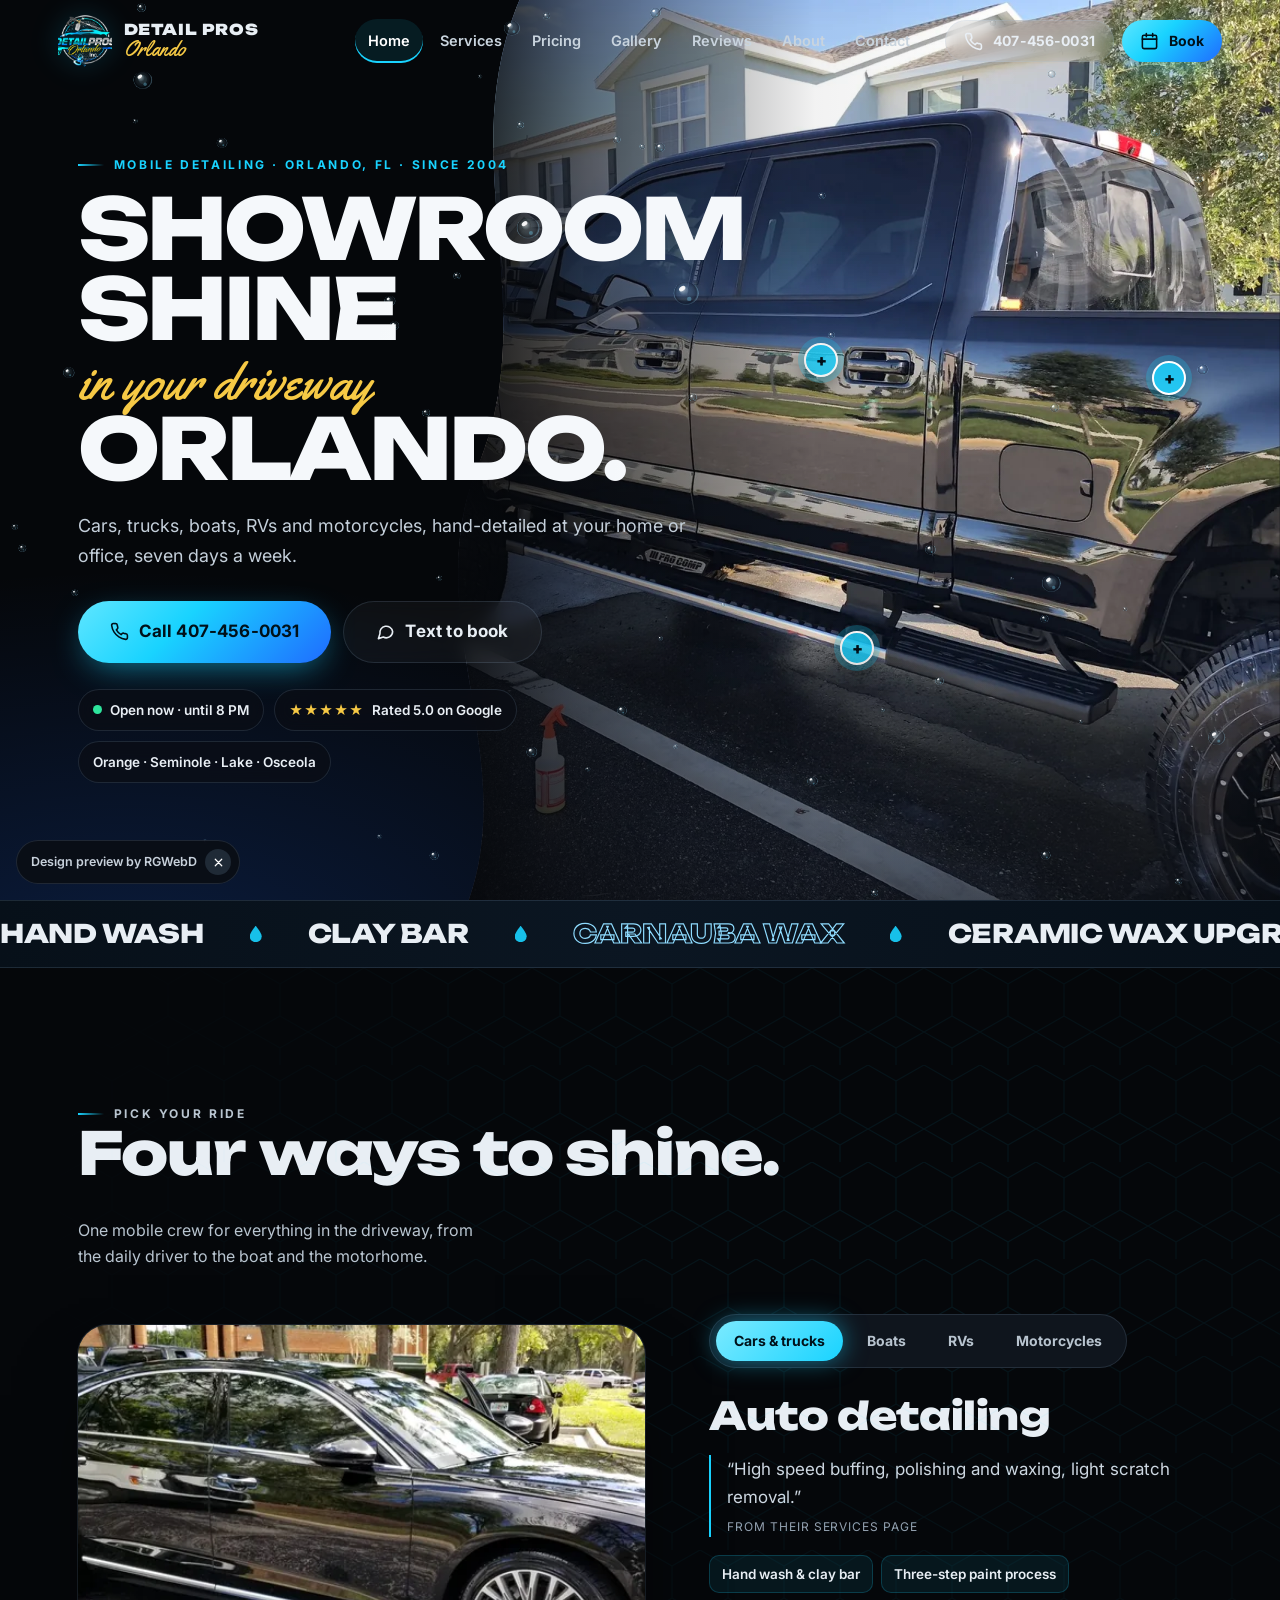
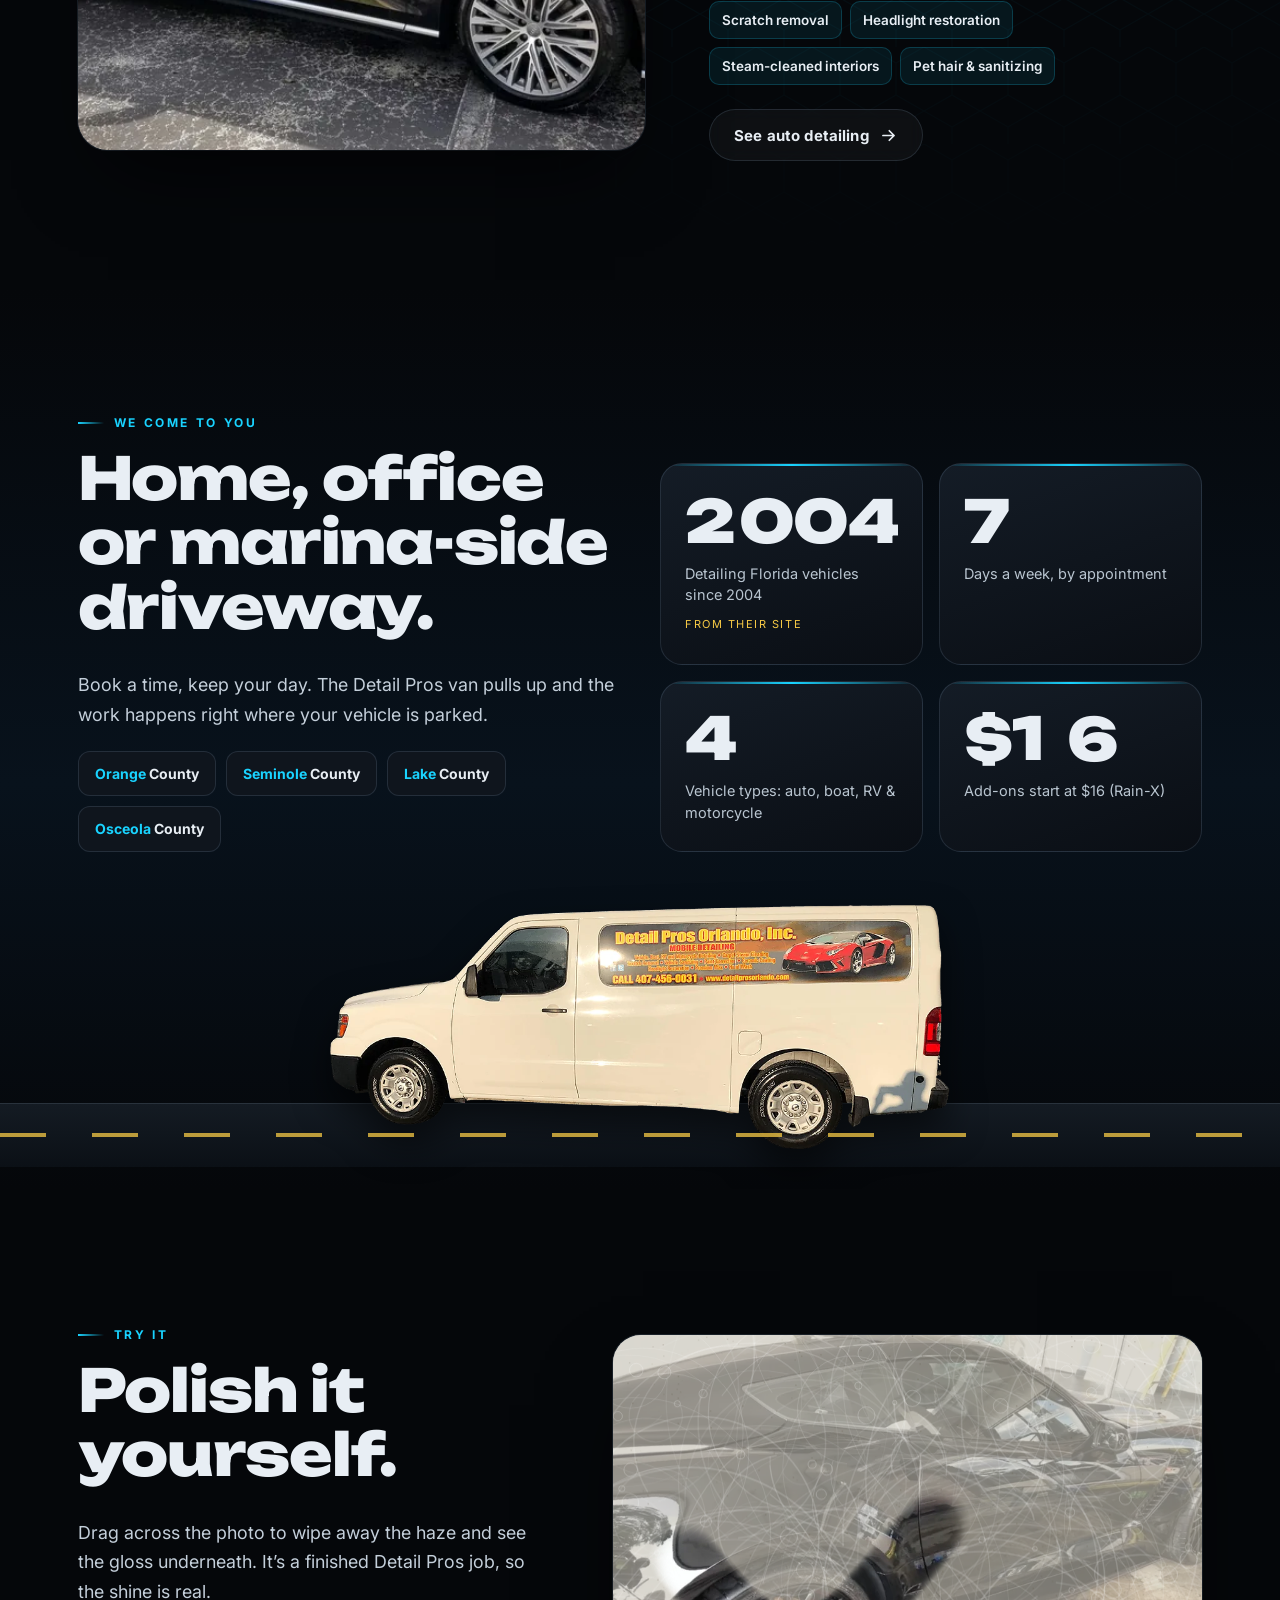
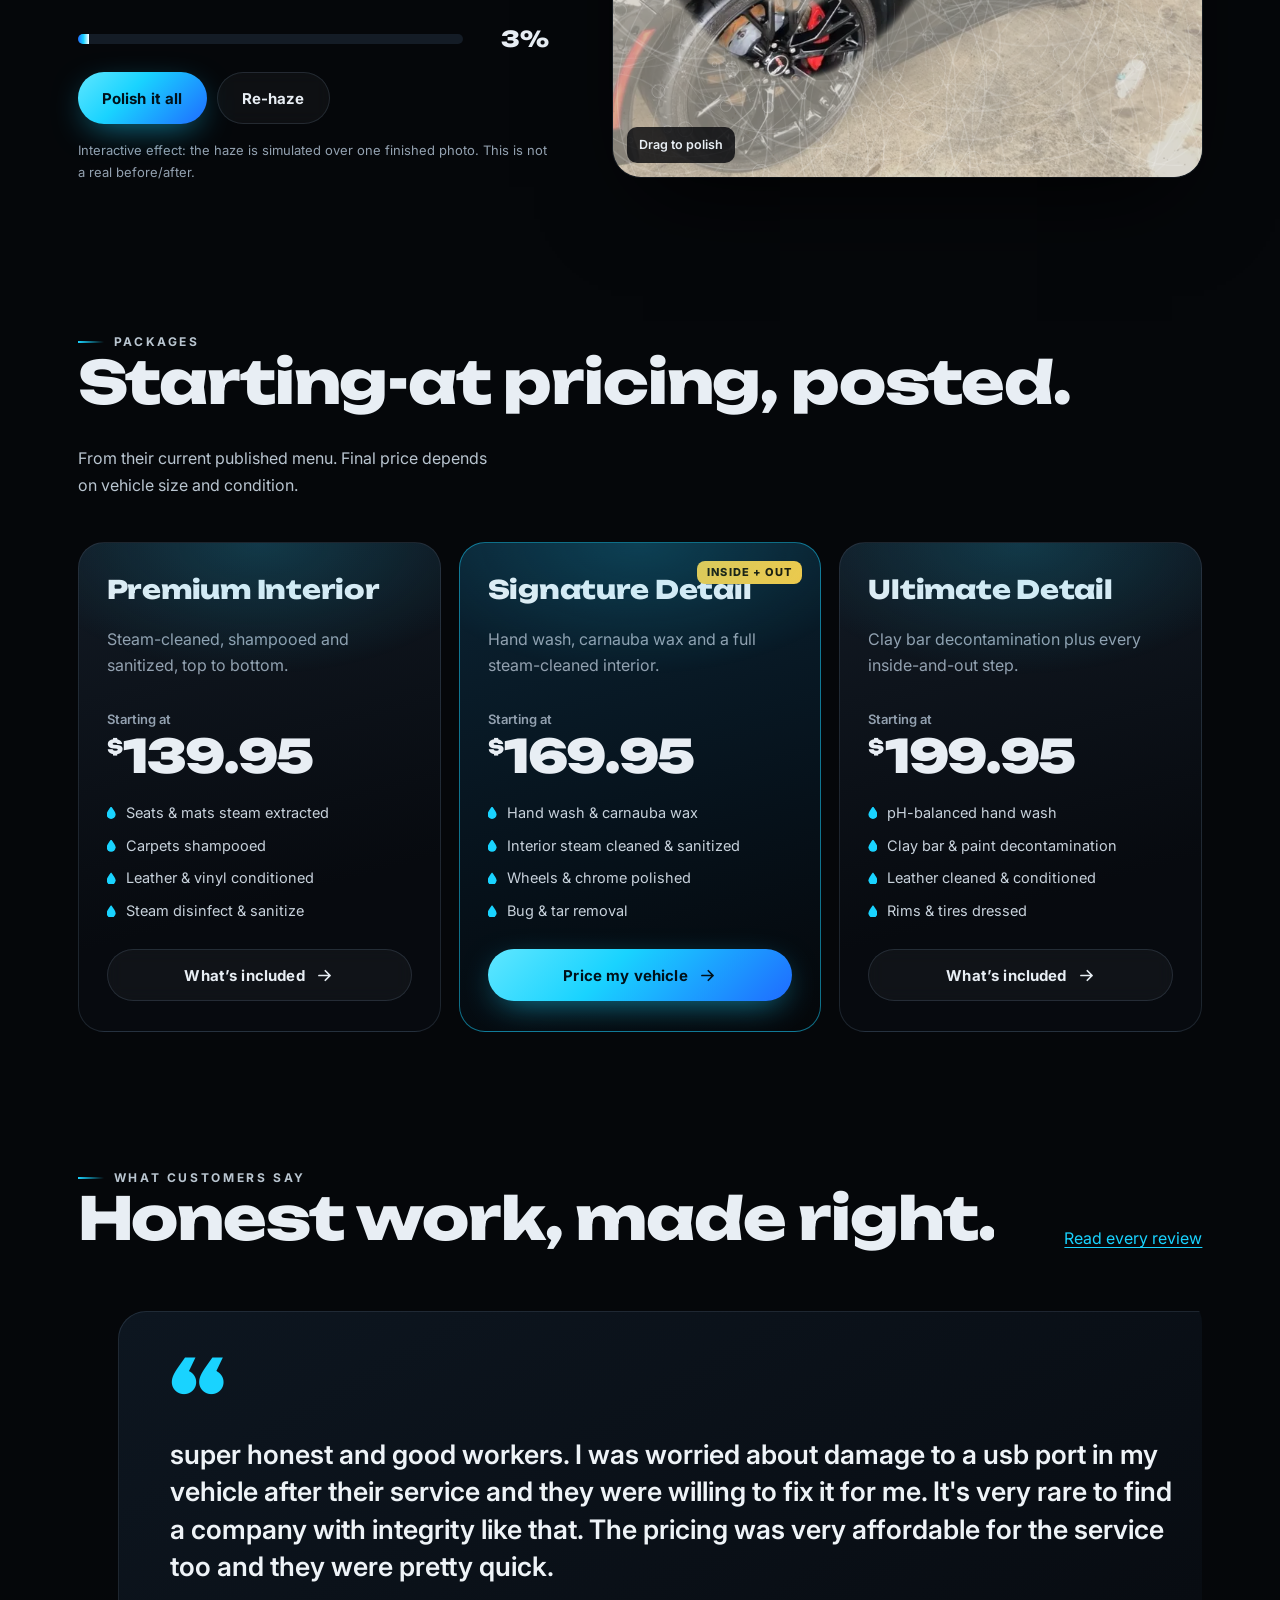
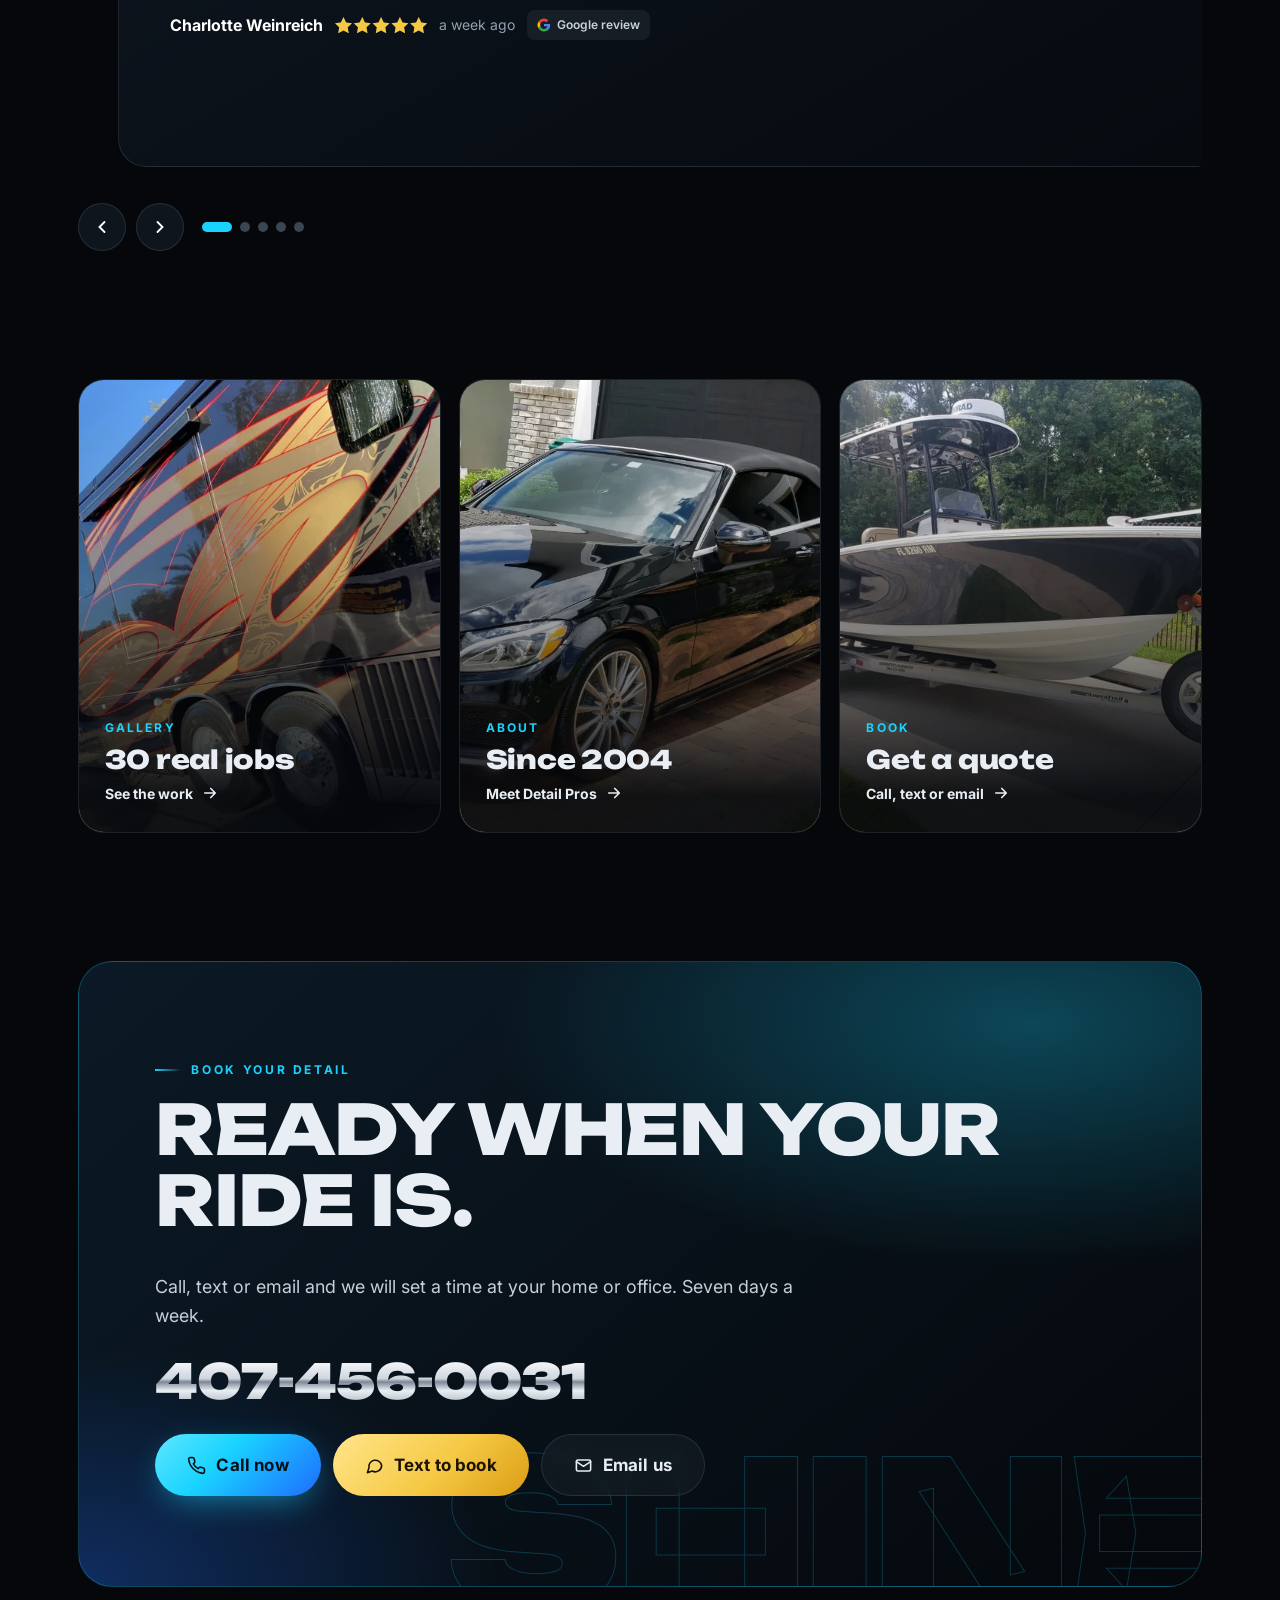
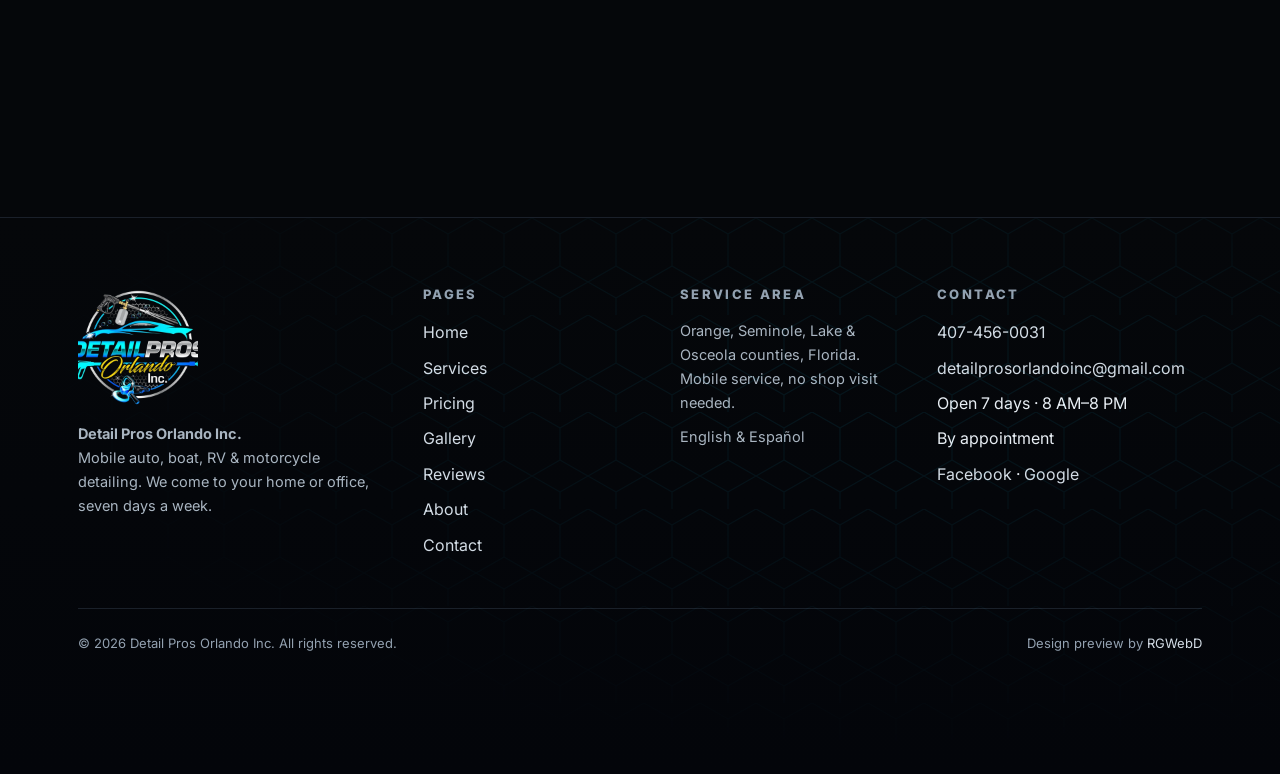
==== index.html @ 8eec7424 "Detail Pros Orlando redesign: first build" ====
<!doctype html><html lang="en"><head><meta charset="utf-8"><meta name="viewport" content="width=device-width,initial-scale=1,viewport-fit=cover">
<title>Detail Pros Orlando Inc. | Mobile Auto, Boat &amp; RV Detailing in Orlando, FL</title><meta name="description" content="Mobile car, truck, boat, RV and motorcycle detailing at your home or office in Orlando and Orange, Seminole, Lake &amp; Osceola counties. Since 2004. Call 407-456-0031."><link rel="canonical" href="https://rgwebd.github.io/detailprosorlando/">
<meta name="theme-color" content="#05070a"><meta property="og:type" content="website"><meta property="og:site_name" content="Detail Pros Orlando Inc."><meta property="og:title" content="Detail Pros Orlando Inc. | Mobile Auto, Boat &amp; RV Detailing in Orlando, FL"><meta property="og:description" content="Mobile car, truck, boat, RV and motorcycle detailing at your home or office in Orlando and Orange, Seminole, Lake &amp; Osceola counties. Since 2004. Call 407-456-0031."><meta property="og:url" content="https://rgwebd.github.io/detailprosorlando/"><meta property="og:image" content="https://rgwebd.github.io/detailprosorlando/assets/og-image.jpg"><meta property="og:image:width" content="1200"><meta property="og:image:height" content="630">
<meta name="twitter:card" content="summary_large_image"><meta name="twitter:title" content="Detail Pros Orlando Inc. | Mobile Auto, Boat &amp; RV Detailing in Orlando, FL"><meta name="twitter:description" content="Mobile car, truck, boat, RV and motorcycle detailing at your home or office in Orlando and Orange, Seminole, Lake &amp; Osceola counties. Since 2004. Call 407-456-0031."><meta name="twitter:image" content="https://rgwebd.github.io/detailprosorlando/assets/og-image.jpg">
<link rel="icon" href="favicon.ico" sizes="any"><link rel="icon" type="image/png" sizes="32x32" href="assets/brand/fav-32.png"><link rel="apple-touch-icon" href="apple-touch-icon.png">
<link rel="preconnect" href="https://fonts.googleapis.com"><link rel="preconnect" href="https://fonts.gstatic.com" crossorigin><link href="https://fonts.googleapis.com/css2?family=Inter:wght@400;500;600;700;800&family=Unbounded:wght@600;700;800;900&family=Yellowtail&display=swap" rel="stylesheet"><link rel="stylesheet" href="assets/styles.css"></head><body><a class="skip" href="#main">Skip to content</a><div class="prog" aria-hidden="true"></div>
<header class="hdr"><div class="hdr-in"><a class="brand" href="index.html" aria-label="Detail Pros Orlando Inc. home"><img src="assets/brand/logo-160.webp" width="160" height="160" alt="Detail Pros Orlando Inc. emblem"><span><b>DETAIL PROS</b><i>Orlando</i></span></a>
<nav class="nav" aria-label="Main"><a href="index.html" aria-current=page>Home</a><a href="services.html">Services</a><a href="pricing.html">Pricing</a><a href="gallery.html">Gallery</a><a href="reviews.html">Reviews</a><a href="about.html">About</a><a href="contact.html">Contact</a></nav><div class="ctas"><a class="btn sm gh" href="tel:+14074560031"><svg viewBox="0 0 24 24" fill="none" stroke="currentColor" stroke-width="2" stroke-linecap="round" stroke-linejoin="round" aria-hidden="true"><path d="M22 16.9v3a2 2 0 0 1-2.2 2 19.8 19.8 0 0 1-8.6-3.1 19.5 19.5 0 0 1-6-6A19.8 19.8 0 0 1 2.1 4.2 2 2 0 0 1 4.1 2h3a2 2 0 0 1 2 1.7c.1 1 .4 1.9.7 2.8a2 2 0 0 1-.5 2.1L8 9.9a16 16 0 0 0 6 6l1.3-1.3a2 2 0 0 1 2.1-.4c.9.3 1.8.6 2.8.7a2 2 0 0 1 1.7 2z"/></svg><span>407-456-0031</span></a><a class="btn sm pri" href="contact.html#quote"><svg viewBox="0 0 24 24" fill="none" stroke="currentColor" stroke-width="2" stroke-linecap="round" stroke-linejoin="round" aria-hidden="true"><rect x="3" y="4" width="18" height="17" rx="2"/><path d="M3 9h18M8 2v4M16 2v4"/></svg><span>Book</span></a></div>
<button class="burger" aria-label="Menu" aria-expanded="false" aria-controls="mnav"><span></span><span></span><span></span></button></div></header>
<div class="mnav" id="mnav"><a class="ml" href="index.html" aria-current=page>Home</a><a class="ml" href="services.html">Services</a><a class="ml" href="pricing.html">Pricing</a><a class="ml" href="gallery.html">Gallery</a><a class="ml" href="reviews.html">Reviews</a><a class="ml" href="about.html">About</a><a class="ml" href="contact.html">Contact</a><div class="ctas"><a class="btn mag pri" href="tel:+14074560031"><svg viewBox="0 0 24 24" fill="none" stroke="currentColor" stroke-width="2" stroke-linecap="round" stroke-linejoin="round" aria-hidden="true"><path d="M22 16.9v3a2 2 0 0 1-2.2 2 19.8 19.8 0 0 1-8.6-3.1 19.5 19.5 0 0 1-6-6A19.8 19.8 0 0 1 2.1 4.2 2 2 0 0 1 4.1 2h3a2 2 0 0 1 2 1.7c.1 1 .4 1.9.7 2.8a2 2 0 0 1-.5 2.1L8 9.9a16 16 0 0 0 6 6l1.3-1.3a2 2 0 0 1 2.1-.4c.9.3 1.8.6 2.8.7a2 2 0 0 1 1.7 2z"/></svg><span>Call 407-456-0031</span></a><a class="btn mag gh" href="sms:+14074560031?&body=Hi%20Detail%20Pros%21%20I%27d%20like%20to%20book%20a%20mobile%20detail.%20Vehicle%3A%20"><svg viewBox="0 0 24 24" fill="none" stroke="currentColor" stroke-width="2" stroke-linecap="round" stroke-linejoin="round" aria-hidden="true"><path d="M21 12a8 8 0 0 1-11.8 7L3 21l2-6.2A8 8 0 1 1 21 12z"/></svg><span>Text to book</span></a></div></div><main id="main"><div id="foam" aria-hidden="true"><div class="fm"></div><div class="fl"><img src="assets/brand/logo-360.webp" width="360" height="360" alt=""></div><div class="blade"></div></div>
<svg width="0" height="0" style="position:absolute" aria-hidden="true"><clipPath id="wave" clipPathUnits="objectBoundingBox"><path d="M.1,0 C.02,.18 .13,.34 .05,.52 C-.02,.68 .1,.84 .04,1 L1,1 L1,0 Z"/></clipPath></svg><section class="hero"><div class="hero-ph"><div class="fit"><img src="assets/img/w19-1600.webp" srcset="assets/img/w19-800.webp 800w, assets/img/w19-1600.webp 1600w" sizes="(max-width:760px) 100vw, 66vw" width="1600" height="1200" alt="Black Ford F-250 with mirror-gloss paint reflecting the trees, the Detail Pros mobile setup parked behind it" fetchpriority="high" decoding="async" ><div class="hs" style="--x:47%;--y:40%"><button type="button" aria-expanded="false" aria-label="Mirror gloss">+</button><span class="lbl" role="tooltip"><b>Mirror gloss</b>That’s the neighborhood reflected in the doors.</span></div><div class="hs" style="--x:76%;--y:42%"><button type="button" aria-expanded="false" aria-label="Glass & trim">+</button><span class="lbl" role="tooltip"><b>Glass & trim</b>Windows streak-free, trim conditioned.</span></div><div class="hs" style="--x:50%;--y:72%"><button type="button" aria-expanded="false" aria-label="Running boards">+</button><span class="lbl" role="tooltip"><b>Running boards</b>Steps, rockers and jambs wiped down too.</span></div><div class="hs" style="--x:88%;--y:84%"><button type="button" aria-expanded="false" aria-label="Tires & wheels">+</button><span class="lbl" role="tooltip"><b>Tires & wheels</b>Wheels cleaned, tires dressed.</span></div></div></div><canvas class="beads" aria-hidden="true"></canvas>
<div class="hero-cp"><div><p class="eb">Mobile detailing · Orlando, FL · Since 2004</p>
<h1><span class="sheen">Showroom shine</span><span class="scr">in your driveway</span><span class="sheen">Orlando.</span></h1>
<p class="lead">Cars, trucks, boats, RVs and motorcycles, hand-detailed at your home or office, seven days a week.</p>
<div class="ctas"><a class="btn mag pri xl" href="tel:+14074560031"><svg viewBox="0 0 24 24" fill="none" stroke="currentColor" stroke-width="2" stroke-linecap="round" stroke-linejoin="round" aria-hidden="true"><path d="M22 16.9v3a2 2 0 0 1-2.2 2 19.8 19.8 0 0 1-8.6-3.1 19.5 19.5 0 0 1-6-6A19.8 19.8 0 0 1 2.1 4.2 2 2 0 0 1 4.1 2h3a2 2 0 0 1 2 1.7c.1 1 .4 1.9.7 2.8a2 2 0 0 1-.5 2.1L8 9.9a16 16 0 0 0 6 6l1.3-1.3a2 2 0 0 1 2.1-.4c.9.3 1.8.6 2.8.7a2 2 0 0 1 1.7 2z"/></svg><span>Call 407-456-0031</span></a><a class="btn mag gh xl" href="sms:+14074560031?&body=Hi%20Detail%20Pros%21%20I%27d%20like%20to%20book%20a%20mobile%20detail.%20Vehicle%3A%20"><svg viewBox="0 0 24 24" fill="none" stroke="currentColor" stroke-width="2" stroke-linecap="round" stroke-linejoin="round" aria-hidden="true"><path d="M21 12a8 8 0 0 1-11.8 7L3 21l2-6.2A8 8 0 1 1 21 12z"/></svg><span>Text to book</span></a></div>
<div class="chips"><span class="chip" data-open><span class="dot"></span><span class="t">Open 7 days · 8 AM–8 PM</span></span><span class="chip"><span class="st" aria-hidden="true">★★★★★</span>Rated 5.0 on Google</span><span class="chip">Orange · Seminole · Lake · Osceola</span></div></div></div></section>
<div class="mq" aria-label="Services"><div class="mq-t"><span>Hand wash</span><span>Clay bar</span><span>Carnauba wax</span><span>Ceramic wax upgrade</span><span>Steam-cleaned interiors</span><span>High-speed buffing</span><span>Scratch removal</span><span>Headlight restoration</span><span>Pet hair removal</span><span>Boats</span><span>RVs</span><span>Motorcycles</span><span>Hand wash</span><span>Clay bar</span><span>Carnauba wax</span><span>Ceramic wax upgrade</span><span>Steam-cleaned interiors</span><span>High-speed buffing</span><span>Scratch removal</span><span>Headlight restoration</span><span>Pet hair removal</span><span>Boats</span><span>RVs</span><span>Motorcycles</span></div></div>

<section class="sec"><div class="hex" aria-hidden="true"></div><div class="wrap"><div class="ttl"><div><p class="eb">Pick your ride</p><h2 class="split-t">Four ways to shine.</h2></div><p>One mobile crew for everything in the driveway, from the daily driver to the boat and the motorhome.</p></div>
<div class="ride"><div class="ride-stage" data-r><img src="assets/img/w31-1600.webp" srcset="assets/img/w31-800.webp 800w, assets/img/w31-1600.webp 1600w" sizes="(max-width:1000px) 100vw, 55vw" width="1600" height="778" alt="Black Audi A8 sedan freshly detailed" loading="lazy" decoding="async" ><img src="assets/img/w08-1600.webp" srcset="assets/img/w08-800.webp 800w, assets/img/w08-1600.webp 1600w" sizes="(max-width:1000px) 100vw, 55vw" width="1600" height="1200" alt="Blue and black Yamaha wake boat on its trailer after a detail" loading="lazy" decoding="async" ><img src="assets/img/w23-1600.webp" srcset="assets/img/w23-800.webp 800w, assets/img/w23-1600.webp 1600w" sizes="(max-width:1000px) 100vw, 55vw" width="1600" height="1200" alt="Black Entegra luxury motorhome with a mirror finish" loading="lazy" decoding="async" ><img src="assets/img/w06-1600.webp" srcset="assets/img/w06-800.webp 800w, assets/img/w06-1600.webp 1600w" sizes="(max-width:1000px) 100vw, 55vw" width="1600" height="1200" alt="Candy red Harley-Davidson touring bike after a detail" loading="lazy" decoding="async" ></div><div><div class="ride-tabs" role="tablist" aria-label="Vehicle type"><span class="ride-ind" aria-hidden="true"></span><button role="tab" id="t-auto" aria-controls="p-auto" aria-selected="false" tabindex="-1">Cars & trucks</button><button role="tab" id="t-boat" aria-controls="p-boat" aria-selected="false" tabindex="-1">Boats</button><button role="tab" id="t-rv" aria-controls="p-rv" aria-selected="false" tabindex="-1">RVs</button><button role="tab" id="t-moto" aria-controls="p-moto" aria-selected="false" tabindex="-1">Motorcycles</button></div><div class="ride-pn" role="tabpanel" id="p-auto" aria-labelledby="t-auto" tabindex="0"><h3>Auto detailing</h3><blockquote>“High speed buffing, polishing and waxing, light scratch removal.”<cite>From their services page</cite></blockquote><ul class="tags"><li>Hand wash &amp; clay bar</li><li>Three-step paint process</li><li>Scratch removal</li><li>Headlight restoration</li><li>Steam-cleaned interiors</li><li>Pet hair &amp; sanitizing</li></ul><a class="btn gh" href="services.html#auto"><span>See auto detailing</span><svg viewBox="0 0 24 24" fill="none" stroke="currentColor" stroke-width="2.2" stroke-linecap="round" stroke-linejoin="round" aria-hidden="true"><path d="M5 12h14M13 6l6 6-6 6"/></svg></a></div><div class="ride-pn" role="tabpanel" id="p-boat" aria-labelledby="t-boat" tabindex="0" hidden><h3>Boat detailing</h3><blockquote>“High speed buffing, polishing, waxing engine cleaning, and vinyl cleaning.”<cite>From their services page</cite></blockquote><ul class="tags"><li>Hull buffing &amp; polishing</li><li>Wax</li><li>Engine cleaning</li><li>Vinyl cleaning</li></ul><a class="btn gh" href="services.html#boat"><span>See boat detailing</span><svg viewBox="0 0 24 24" fill="none" stroke="currentColor" stroke-width="2.2" stroke-linecap="round" stroke-linejoin="round" aria-hidden="true"><path d="M5 12h14M13 6l6 6-6 6"/></svg></a></div><div class="ride-pn" role="tabpanel" id="p-rv" aria-labelledby="t-rv" tabindex="0" hidden><h3>RV detailing</h3><blockquote>“Keep your RV, Mobile Home, 5th Wheel and Travel Trailer looking fantastic.”<cite>From their services page</cite></blockquote><ul class="tags"><li>Motorhomes</li><li>5th wheels</li><li>Travel trailers</li><li>Mobile homes</li></ul><a class="btn gh" href="services.html#rv"><span>See rv detailing</span><svg viewBox="0 0 24 24" fill="none" stroke="currentColor" stroke-width="2.2" stroke-linecap="round" stroke-linejoin="round" aria-hidden="true"><path d="M5 12h14M13 6l6 6-6 6"/></svg></a></div><div class="ride-pn" role="tabpanel" id="p-moto" aria-labelledby="t-moto" tabindex="0" hidden><h3>Motorcycle detailing</h3><blockquote>“Experience in detailing Harley&#x27;s, Victory, Sport Bikes, and customs bikes.”<cite>From their services page</cite></blockquote><ul class="tags"><li>Harley-Davidson</li><li>Victory</li><li>Sport bikes</li><li>Custom bikes</li></ul><a class="btn gh" href="services.html#moto"><span>See motorcycle detailing</span><svg viewBox="0 0 24 24" fill="none" stroke="currentColor" stroke-width="2.2" stroke-linecap="round" stroke-linejoin="round" aria-hidden="true"><path d="M5 12h14M13 6l6 6-6 6"/></svg></a></div></div></div></div></section>

<section class="vanb"><div class="wrap"><div><p class="eb">We come to you</p><h2 class="split-t">Home, office or marina-side driveway.</h2><p class="lead">Book a time, keep your day. The Detail Pros van pulls up and the work happens right where your vehicle is parked.</p>
<div class="cnty"><span><b>Orange</b> County</span><span><b>Seminole</b> County</span><span><b>Lake</b> County</span><span><b>Osceola</b> County</span></div></div>
<div class="stats" style="grid-template-columns:1fr 1fr"><div class="stat" data-r><div class="odo" data-v="2004"></div><p>Detailing Florida vehicles since 2004</p><small>From their site</small></div><div class="stat" data-r style="--d:.1s"><div class="odo" data-v="7"></div><p>Days a week, by appointment</p></div><div class="stat" data-r style="--d:.2s"><div class="odo" data-v="4"></div><p>Vehicle types: auto, boat, RV & motorcycle</p></div><div class="stat" data-r style="--d:.3s"><div class="odo" data-v="$16"></div><p>Add-ons start at $16 (Rain-X)</p></div></div></div>
<div class="vroad" aria-hidden="true"><div class="van"><div class="spray"></div><img src="assets/img/van-1000.webp" width="1000" height="400" alt="" loading="lazy"></div></div></section>

<section class="sec"><div class="wrap pol"><div><p class="eb">Try it</p><h2 class="split-t">Polish it yourself.</h2><p class="lead">Drag across the photo to wipe away the haze and see the gloss underneath. It’s a finished Detail Pros job, so the shine is real.</p>
<div class="pol-meter" aria-live="polite"><div class="bar"><i></i></div><b>0%</b></div><div class="ctas"><button class="btn pri" type="button" data-pol="all">Polish it all</button><button class="btn gh" type="button" data-pol="reset">Re-haze</button></div>
<p class="note" style="margin-top:16px">Interactive effect: the haze is simulated over one finished photo. This is not a real before/after.</p></div>
<div class="pol-st" data-r><img src="assets/img/w20-1600.webp" srcset="assets/img/w20-800.webp 800w, assets/img/w20-1600.webp 1214w" sizes="(max-width:1000px) 100vw, 55vw" width="1214" height="910" alt="Black Corvette with gloss black wheels and red brake calipers" loading="lazy" decoding="async" ><canvas aria-label="Drag to polish the hazed photo" role="img"></canvas><span class="tag">Drag to polish</span></div></div></section>

<section class="sec" style="padding-top:0"><div class="wrap"><div class="ttl"><div><p class="eb">Packages</p><h2 class="split-t">Starting-at pricing, posted.</h2></div><p>From their current published menu. Final price depends on vehicle size and condition.</p></div><div class="pks">
<article class="pk" data-r style="--d:0s"><h3>Premium Interior</h3><p class="mu">Steam-cleaned, shampooed and sanitized, top to bottom.</p><div class="pr"><small>Starting at</small><sup>$</sup>139.95</div><ul><li>Seats & mats steam extracted</li><li>Carpets shampooed</li><li>Leather & vinyl conditioned</li><li>Steam disinfect & sanitize</li></ul><a class="btn gh" href="pricing.html#interior"><span>What’s included</span><svg viewBox="0 0 24 24" fill="none" stroke="currentColor" stroke-width="2.2" stroke-linecap="round" stroke-linejoin="round" aria-hidden="true"><path d="M5 12h14M13 6l6 6-6 6"/></svg></a></article>
<article class="pk feat" data-r style="--d:.1s"><span class="bd">Inside + out</span><h3>Signature Detail</h3><p class="mu">Hand wash, carnauba wax and a full steam-cleaned interior.</p><div class="pr"><small>Starting at</small><sup>$</sup>169.95</div><ul><li>Hand wash & carnauba wax</li><li>Interior steam cleaned & sanitized</li><li>Wheels & chrome polished</li><li>Bug & tar removal</li></ul><a class="btn pri" href="pricing.html#signature"><span>Price my vehicle</span><svg viewBox="0 0 24 24" fill="none" stroke="currentColor" stroke-width="2.2" stroke-linecap="round" stroke-linejoin="round" aria-hidden="true"><path d="M5 12h14M13 6l6 6-6 6"/></svg></a></article>
<article class="pk" data-r style="--d:.2s"><h3>Ultimate Detail</h3><p class="mu">Clay bar decontamination plus every inside-and-out step.</p><div class="pr"><small>Starting at</small><sup>$</sup>199.95</div><ul><li>pH-balanced hand wash</li><li>Clay bar & paint decontamination</li><li>Leather cleaned & conditioned</li><li>Rims & tires dressed</li></ul><a class="btn gh" href="pricing.html#ultimate"><span>What’s included</span><svg viewBox="0 0 24 24" fill="none" stroke="currentColor" stroke-width="2.2" stroke-linecap="round" stroke-linejoin="round" aria-hidden="true"><path d="M5 12h14M13 6l6 6-6 6"/></svg></a></article></div></div></section>

<section class="sec" style="padding-top:0"><div class="wrap"><div class="ttl"><div><p class="eb">What customers say</p><h2 class="split-t">Honest work, made right.</h2></div><p><a class="lk" href="reviews.html">Read every review</a></p></div><div class="rvw" data-r><div class="rvw-vp"><div class="rvw-tr"><figure class="rvw-s"><q>super honest and good workers. I was worried about damage to a usb port in my vehicle after their service and they were willing to fix it for me. It&#x27;s very rare to find a company with integrity like that. The pricing was very affordable for the service too and they were pretty quick.</q><figcaption class="rvw-m"><b>Charlotte Weinreich</b><span class="stars5" role="img" aria-label="5 out of 5 stars"><i style="--w:100.0%"></i></span><span>a week ago</span><span class="src"><svg viewBox="0 0 24 24" aria-hidden="true"><path fill="#4285F4" d="M22.5 12.3c0-.8-.1-1.5-.2-2.2H12v4.2h5.9a5 5 0 0 1-2.2 3.3v2.7h3.5c2.1-1.9 3.3-4.7 3.3-8z"/><path fill="#34A853" d="M12 23c3 0 5.5-1 7.3-2.7l-3.5-2.7c-1 .7-2.3 1.1-3.8 1.1-2.9 0-5.4-2-6.3-4.7H2.1v2.8A11 11 0 0 0 12 23z"/><path fill="#FBBC05" d="M5.7 14a6.6 6.6 0 0 1 0-4.2V7H2.1a11 11 0 0 0 0 9.9z"/><path fill="#EA4335" d="M12 5.4c1.6 0 3.1.6 4.3 1.7l3.1-3.1A11 11 0 0 0 2.1 7l3.6 2.8C6.6 7.3 9.1 5.4 12 5.4z"/></svg>Google review</span></figcaption></figure><figure class="rvw-s"><q>Arrived on time. I did have an issue, but they made it right! :)</q><figcaption class="rvw-m"><b>Amanda</b><span class="stars5" role="img" aria-label="5 out of 5 stars"><i style="--w:100.0%"></i></span><span>a month ago</span><span class="src"><svg viewBox="0 0 24 24" aria-hidden="true"><path fill="#4285F4" d="M22.5 12.3c0-.8-.1-1.5-.2-2.2H12v4.2h5.9a5 5 0 0 1-2.2 3.3v2.7h3.5c2.1-1.9 3.3-4.7 3.3-8z"/><path fill="#34A853" d="M12 23c3 0 5.5-1 7.3-2.7l-3.5-2.7c-1 .7-2.3 1.1-3.8 1.1-2.9 0-5.4-2-6.3-4.7H2.1v2.8A11 11 0 0 0 12 23z"/><path fill="#FBBC05" d="M5.7 14a6.6 6.6 0 0 1 0-4.2V7H2.1a11 11 0 0 0 0 9.9z"/><path fill="#EA4335" d="M12 5.4c1.6 0 3.1.6 4.3 1.7l3.1-3.1A11 11 0 0 0 2.1 7l3.6 2.8C6.6 7.3 9.1 5.4 12 5.4z"/></svg>Google review</span></figcaption></figure><figure class="rvw-s"><q>They did a fantastic job on my boyfriend’s F-250. It was filthy inside and out, with mud caked everywhere. The truck looked and smelled brand new when they finished! SO impressed by their work and they are super communicative and personable as well. We’ve already booked them to detail my SUV as well. Highly recommend their services to anyone looking for a well-priced, reliable, and talented detailer.</q><figcaption class="rvw-m"><b>Sophia Akel</b><span class="stars5" role="img" aria-label="5 out of 5 stars"><i style="--w:100.0%"></i></span><span></span><span class="src">As published on their previous website</span></figcaption></figure><figure class="rvw-s"><q>These guys do great work right in your driveway. They did my boat and truck better than any of the places I’ve taken vehicles before.</q><figcaption class="rvw-m"><b>Ben Mayo</b><span class="stars5" role="img" aria-label="5 out of 5 stars"><i style="--w:100.0%"></i></span><span></span><span class="src">As published on their previous website</span></figcaption></figure><figure class="rvw-s"><q>I had an amazing experience with this cleaning service! My little brother had thrown up in my car, and I was understandably stressed about getting it cleaned up. I called them, and they came the very next day. They were incredibly fast, efficient, and paid great attention to detail. Every trace of the mess was gone, and my car looked spotless again. I couldn&#x27;t be more impressed with their service, and I’ll definitely be recommending them to others!</q><figcaption class="rvw-m"><b>Cheina Ramos</b><span class="stars5" role="img" aria-label="5 out of 5 stars"><i style="--w:100.0%"></i></span><span></span><span class="src">As published on their previous website</span></figcaption></figure></div></div>
<div class="rvw-nav"><button class="ar pv" type="button" aria-label="Previous review"><svg viewBox="0 0 24 24" fill="none" stroke="currentColor" stroke-width="2.2" stroke-linecap="round" aria-hidden="true"><path d="M15 6l-6 6 6 6"/></svg></button><button class="ar nx" type="button" aria-label="Next review"><svg viewBox="0 0 24 24" fill="none" stroke="currentColor" stroke-width="2.2" stroke-linecap="round" aria-hidden="true"><path d="M9 6l6 6-6 6"/></svg></button><div class="rvw-dots"></div></div></div></div></section>

<section class="sec" style="padding-top:0"><div class="wrap"><div class="tz">
<a class="tzc" href="gallery.html" data-r><img src="assets/img/w24-1600.webp" srcset="assets/img/w24-800.webp 800w, assets/img/w24-1600.webp 1600w" sizes="(max-width:760px) 100vw, 33vw" width="1600" height="1200" alt="Copper and black swoosh graphics on a motorhome, freshly polished" loading="lazy" decoding="async" ><div class="tx"><small>Gallery</small><h3>30 real jobs</h3><span>See the work <svg viewBox="0 0 24 24" fill="none" stroke="currentColor" stroke-width="2.2" stroke-linecap="round" stroke-linejoin="round" aria-hidden="true"><path d="M5 12h14M13 6l6 6-6 6"/></svg></span></div></a>
<a class="tzc" href="about.html" data-r style="--d:.1s"><img src="assets/img/w18-1600.webp" srcset="assets/img/w18-800.webp 800w, assets/img/w18-1600.webp 1113w" sizes="(max-width:760px) 100vw, 33vw" width="1113" height="1035" alt="Black Mercedes-Benz convertible gleaming on a paver driveway" loading="lazy" decoding="async" ><div class="tx"><small>About</small><h3>Since 2004</h3><span>Meet Detail Pros <svg viewBox="0 0 24 24" fill="none" stroke="currentColor" stroke-width="2.2" stroke-linecap="round" stroke-linejoin="round" aria-hidden="true"><path d="M5 12h14M13 6l6 6-6 6"/></svg></span></div></a>
<a class="tzc" href="contact.html" data-r style="--d:.2s"><img src="assets/img/w14-1600.webp" srcset="assets/img/w14-800.webp 800w, assets/img/w14-1600.webp 1008w" sizes="(max-width:760px) 100vw, 33vw" width="1008" height="756" alt="Center-console fishing boat with a glossy black and white hull" loading="lazy" decoding="async" ><div class="tx"><small>Book</small><h3>Get a quote</h3><span>Call, text or email <svg viewBox="0 0 24 24" fill="none" stroke="currentColor" stroke-width="2.2" stroke-linecap="round" stroke-linejoin="round" aria-hidden="true"><path d="M5 12h14M13 6l6 6-6 6"/></svg></span></div></a></div></div></section>
<section class="sec" style="padding-top:0"><div class="wrap"><div class="cta" data-r="zoom"><canvas class="beads" data-n="55" aria-hidden="true"></canvas><span class="ghost" aria-hidden="true">SHINE</span>
<p class="eb">Book your detail</p><h2>Ready when your ride is.</h2><p class="lead">Call, text or email and we will set a time at your home or office. Seven days a week.</p><a class="big chrome" href="tel:+14074560031">407-456-0031</a>
<div class="ctas"><a class="btn mag pri xl" href="tel:+14074560031"><svg viewBox="0 0 24 24" fill="none" stroke="currentColor" stroke-width="2" stroke-linecap="round" stroke-linejoin="round" aria-hidden="true"><path d="M22 16.9v3a2 2 0 0 1-2.2 2 19.8 19.8 0 0 1-8.6-3.1 19.5 19.5 0 0 1-6-6A19.8 19.8 0 0 1 2.1 4.2 2 2 0 0 1 4.1 2h3a2 2 0 0 1 2 1.7c.1 1 .4 1.9.7 2.8a2 2 0 0 1-.5 2.1L8 9.9a16 16 0 0 0 6 6l1.3-1.3a2 2 0 0 1 2.1-.4c.9.3 1.8.6 2.8.7a2 2 0 0 1 1.7 2z"/></svg><span>Call now</span></a><a class="btn mag gold xl" href="sms:+14074560031?&body=Hi%20Detail%20Pros%21%20I%27d%20like%20to%20book%20a%20mobile%20detail.%20Vehicle%3A%20"><svg viewBox="0 0 24 24" fill="none" stroke="currentColor" stroke-width="2" stroke-linecap="round" stroke-linejoin="round" aria-hidden="true"><path d="M21 12a8 8 0 0 1-11.8 7L3 21l2-6.2A8 8 0 1 1 21 12z"/></svg><span>Text to book</span></a><a class="btn gh xl" href="mailto:detailprosorlandoinc@gmail.com?subject=Mobile%20detail%20request"><svg viewBox="0 0 24 24" fill="none" stroke="currentColor" stroke-width="2" stroke-linecap="round" stroke-linejoin="round" aria-hidden="true"><rect x="3" y="5" width="18" height="14" rx="2"/><path d="M3 7l9 6 9-6"/></svg><span>Email us</span></a></div></div></div></section></main><footer class="ft"><div class="hex" aria-hidden="true"></div><div class="wrap"><div class="ft-g">
<div><img class="lg" src="assets/brand/logo-360.webp" width="360" height="360" alt="Detail Pros Orlando Inc. logo" loading="lazy"><p><b>Detail Pros Orlando Inc.</b><br>Mobile auto, boat, RV &amp; motorcycle detailing. We come to your home or office, seven days a week.</p></div>
<div><h4>Pages</h4><ul><li><a href="index.html">Home</a></li><li><a href="services.html">Services</a></li><li><a href="pricing.html">Pricing</a></li><li><a href="gallery.html">Gallery</a></li><li><a href="reviews.html">Reviews</a></li><li><a href="about.html">About</a></li><li><a href="contact.html">Contact</a></li></ul></div>
<div><h4>Service area</h4><p>Orange, Seminole, Lake &amp; Osceola counties, Florida. Mobile service, no shop visit needed.</p><p>English &amp; Español</p></div>
<div><h4>Contact</h4><ul><li><a href="tel:+14074560031">407-456-0031</a></li><li><a href="mailto:detailprosorlandoinc@gmail.com">detailprosorlandoinc@gmail.com</a></li><li>Open 7 days · 8 AM–8 PM</li><li>By appointment</li><li><a href="https://www.facebook.com/p/Detail-Pros-Orlando-Inc-100091688833386/" rel="noopener" target="_blank">Facebook</a> · <a href="https://www.google.com/maps/place/?q=place_id:ChIJybDPJlnRWkIROPiOTczLTPM" rel="noopener" target="_blank">Google</a></li></ul></div>
</div><div class="ft-b"><span>© <span data-yr>2026</span> Detail Pros Orlando Inc. All rights reserved.</span><span>Design preview by <a href="https://github.com/RGWebD" rel="noopener">RGWebD</a></span></div></div></footer>
<div class="mbar" aria-label="Quick contact"><a class="btn mag pri" href="tel:+14074560031"><svg viewBox="0 0 24 24" fill="none" stroke="currentColor" stroke-width="2" stroke-linecap="round" stroke-linejoin="round" aria-hidden="true"><path d="M22 16.9v3a2 2 0 0 1-2.2 2 19.8 19.8 0 0 1-8.6-3.1 19.5 19.5 0 0 1-6-6A19.8 19.8 0 0 1 2.1 4.2 2 2 0 0 1 4.1 2h3a2 2 0 0 1 2 1.7c.1 1 .4 1.9.7 2.8a2 2 0 0 1-.5 2.1L8 9.9a16 16 0 0 0 6 6l1.3-1.3a2 2 0 0 1 2.1-.4c.9.3 1.8.6 2.8.7a2 2 0 0 1 1.7 2z"/></svg><span>Call</span></a><a class="btn mag gold" href="sms:+14074560031?&body=Hi%20Detail%20Pros%21%20I%27d%20like%20to%20book%20a%20mobile%20detail.%20Vehicle%3A%20"><svg viewBox="0 0 24 24" fill="none" stroke="currentColor" stroke-width="2" stroke-linecap="round" stroke-linejoin="round" aria-hidden="true"><path d="M21 12a8 8 0 0 1-11.8 7L3 21l2-6.2A8 8 0 1 1 21 12z"/></svg><span>Text to book</span></a></div>
<div class="demo" role="note">Design preview by RGWebD <button type="button" aria-label="Dismiss preview note"><svg viewBox="0 0 24 24" fill="none" stroke="currentColor" stroke-width="2.2" stroke-linecap="round" aria-hidden="true"><path d="M6 6l12 12M18 6L6 18"/></svg></button></div>
<script>document.querySelectorAll('[data-yr]').forEach(function(s){s.textContent=new Date().getFullYear()})</script>
<script src="assets/script.js" defer></script><script type="application/ld+json">{"@context": "https://schema.org", "@type": "AutoWash", "@id": "https://rgwebd.github.io/detailprosorlando/#business", "name": "Detail Pros Orlando Inc.", "url": "https://rgwebd.github.io/detailprosorlando/", "description": "Mobile auto, boat, RV and motorcycle detailing that comes to your home or office in the Orlando area, seven days a week.", "telephone": "+1-407-456-0031", "email": "detailprosorlandoinc@gmail.com", "logo": "https://rgwebd.github.io/detailprosorlando/assets/brand/logo-512.png", "image": ["https://rgwebd.github.io/detailprosorlando/assets/og-image.jpg", "https://rgwebd.github.io/detailprosorlando/assets/img/w19-1600.webp"], "address": {"@type": "PostalAddress", "addressLocality": "Orlando", "addressRegion": "FL", "addressCountry": "US"}, "areaServed": [{"@type": "AdministrativeArea", "name": "Orange County, FL"}, {"@type": "AdministrativeArea", "name": "Seminole County, FL"}, {"@type": "AdministrativeArea", "name": "Lake County, FL"}, {"@type": "AdministrativeArea", "name": "Osceola County, FL"}, {"@type": "City", "name": "Orlando, FL"}, {"@type": "City", "name": "Lake Nona, FL"}, {"@type": "City", "name": "Winter Park, FL"}, {"@type": "City", "name": "Windermere, FL"}, {"@type": "City", "name": "Celebration, FL"}, {"@type": "City", "name": "Kissimmee, FL"}, {"@type": "City", "name": "Saint Cloud, FL"}, {"@type": "City", "name": "Altamonte Springs, FL"}, {"@type": "City", "name": "Lake Mary, FL"}, {"@type": "City", "name": "Sanford, FL"}], "openingHoursSpecification": [{"@type": "OpeningHoursSpecification", "dayOfWeek": ["Monday", "Tuesday", "Wednesday", "Thursday", "Friday", "Saturday", "Sunday"], "opens": "08:00", "closes": "20:00"}], "sameAs": ["https://www.facebook.com/p/Detail-Pros-Orlando-Inc-100091688833386/", "https://www.google.com/maps/place/?q=place_id:ChIJybDPJlnRWkIROPiOTczLTPM"], "knowsLanguage": ["en", "es"], "paymentAccepted": "Credit card, debit card, NFC mobile payments", "foundingDate": "2004", "founder": {"@type": "Person", "name": "Thomas Kerney", "jobTitle": "Founder and President"}, "priceRange": "$16–$279.95", "aggregateRating": {"@type": "AggregateRating", "ratingValue": "5.0", "reviewCount": "2", "bestRating": "5"}, "review": [{"@type": "Review", "author": {"@type": "Person", "name": "Charlotte Weinreich"}, "reviewRating": {"@type": "Rating", "ratingValue": "5", "bestRating": "5"}, "reviewBody": "super honest and good workers. I was worried about damage to a usb port in my vehicle after their service and they were willing to fix it for me. It's very rare to find a company with integrity like that. The pricing was very affordable for the service too and they were pretty quick.", "publisher": {"@type": "Organization", "name": "Google"}}, {"@type": "Review", "author": {"@type": "Person", "name": "Amanda"}, "reviewRating": {"@type": "Rating", "ratingValue": "5", "bestRating": "5"}, "reviewBody": "Arrived on time. I did have an issue, but they made it right! :)", "publisher": {"@type": "Organization", "name": "Google"}}], "hasOfferCatalog": {"@type": "OfferCatalog", "name": "Detailing services", "itemListElement": [{"@type": "Offer", "itemOffered": {"@type": "Service", "name": "Auto detailing"}}, {"@type": "Offer", "itemOffered": {"@type": "Service", "name": "Boat detailing"}}, {"@type": "Offer", "itemOffered": {"@type": "Service", "name": "RV detailing"}}, {"@type": "Offer", "itemOffered": {"@type": "Service", "name": "Motorcycle detailing"}}]}}</script></body></html>
---- assets/styles.css ----
/* Detail Pros Orlando – RGWebD premium redesign. Gloss black · electric cyan · chrome · Orlando gold */
:root{--ink:#05070a;--ink2:#0a0e14;--panel:#0f151d;--panel2:#141c26;--line:rgba(160,200,230,.14);--cyan:#19d3ff;--blue:#1f6bff;--gold:#f6c945;--chrome:#cfd6df;--tx:#e8eef4;--mu:#93a1b0;
--fd:'Unbounded',system-ui,sans-serif;--fb:'Inter',system-ui,sans-serif;--fs:'Yellowtail',cursive;--r:22px;--pad:clamp(18px,4.5vw,64px);--max:1240px}
*,*::before,*::after{box-sizing:border-box}
[hidden]{display:none!important}
html{scroll-behavior:smooth;-webkit-text-size-adjust:100%}
body{margin:0;background:var(--ink);color:var(--tx);font:16px/1.65 var(--fb);overflow-x:hidden}
img{max-width:100%;display:block}
a{color:inherit}
p a:not(.btn),.lk{color:var(--cyan);text-underline-offset:3px}
h1,h2,h3,h4{font-family:var(--fd);font-weight:800;line-height:1.04;letter-spacing:-.02em;margin:0 0 .5em}
h2{font-size:clamp(30px,4.6vw,62px)}
h3{font-size:clamp(20px,2vw,26px);letter-spacing:-.01em}
.sr{position:absolute!important;width:1px;height:1px;overflow:hidden;clip:rect(0 0 0 0);white-space:nowrap}
.skip{position:fixed;left:12px;top:-60px;z-index:200;background:var(--cyan);color:#001;padding:10px 16px;border-radius:10px;font-weight:700}
.skip:focus{top:12px}
.wrap{max-width:var(--max);margin:0 auto;padding:0 var(--pad)}
section{position:relative}
.sec{padding:clamp(72px,10vw,140px) 0}
.eb{display:inline-flex;align-items:center;gap:10px;font:700 12px/1 var(--fb);letter-spacing:.22em;text-transform:uppercase;color:var(--cyan);margin-bottom:18px}
.eb::before{content:"";width:26px;height:2px;background:linear-gradient(90deg,var(--cyan),transparent)}
.lead{font-size:clamp(17px,1.4vw,20px);color:#c4cfda;max-width:640px}
.scr{font-family:var(--fs);font-weight:400;color:var(--gold);letter-spacing:0;text-transform:none}
.mu{color:var(--mu)}
.hex{position:absolute;inset:0;pointer-events:none;opacity:.07;background-image:url("data:image/svg+xml,%3Csvg xmlns='http://www.w3.org/2000/svg' width='56' height='97' viewBox='0 0 56 97'%3E%3Cpath d='M28 0l28 16v32L28 64 0 48V16zM28 64l28 16v32M28 64L0 80v32' fill='none' stroke='%2319d3ff' stroke-width='1.2'/%3E%3C/svg%3E");background-size:56px 97px;-webkit-mask-image:radial-gradient(ellipse at 70% 30%,#000 10%,transparent 70%);mask-image:radial-gradient(ellipse at 70% 30%,#000 10%,transparent 70%)}
/* sheen text */
.sheen{background:linear-gradient(100deg,#f5f8fb 0%,#f5f8fb 38%,#ffffff 45%,#9fe9ff 48%,#ffffff 51%,#f5f8fb 58%,#c9d2dc 100%);background-size:260% 100%;-webkit-background-clip:text;background-clip:text;color:transparent;animation:sheen 5.5s cubic-bezier(.6,0,.2,1) infinite}
@keyframes sheen{0%{background-position:120% 0}55%,100%{background-position:-60% 0}}
.cy{color:var(--cyan)}
.chrome{background:linear-gradient(180deg,#fff 0%,#cfd6df 45%,#7d8794 52%,#e9eef3 70%,#aab4bf 100%);-webkit-background-clip:text;background-clip:text;color:transparent}
/* buttons */
.btn{--bg:var(--panel2);display:inline-flex;align-items:center;justify-content:center;gap:10px;min-height:52px;padding:0 24px;border-radius:999px;border:1px solid var(--line);background:var(--bg);color:var(--tx);font:700 15px/1 var(--fb);letter-spacing:.01em;text-decoration:none;cursor:pointer;position:relative;overflow:hidden;transition:transform .25s,box-shadow .25s,background .25s;white-space:nowrap;max-width:100%}
.btn svg{width:19px;height:19px;flex:none}
.btn::after{content:"";position:absolute;inset:-2px;background:linear-gradient(110deg,transparent 30%,rgba(255,255,255,.55) 48%,transparent 62%);transform:translateX(-120%);transition:transform .7s}
.btn:hover::after,.btn:focus-visible::after{transform:translateX(120%)}
.btn:hover{transform:translateY(-2px)}
.btn.pri{background:linear-gradient(135deg,#5fe6ff,var(--cyan) 40%,var(--blue));color:#00111a;border:0;box-shadow:0 10px 34px -10px rgba(25,211,255,.65)}
.btn.gold{background:linear-gradient(135deg,#ffe58a,var(--gold) 55%,#d99c13);color:#1b1300;border:0}
.btn.gh{background:rgba(255,255,255,.04);backdrop-filter:blur(8px)}
.btn.sm{min-height:42px;padding:0 18px;font-size:14px}
.btn.xl{min-height:62px;padding:0 32px;font-size:17px}
:focus-visible{outline:3px solid var(--gold);outline-offset:3px}
/* progress */
.prog{position:fixed;left:0;top:0;height:3px;width:100%;z-index:120;background:linear-gradient(90deg,var(--blue),var(--cyan),#fff);transform-origin:0 50%;transform:scaleX(0)}
/* header */
.hdr{position:fixed;inset:0 0 auto;z-index:100;transition:background .3s,box-shadow .3s,transform .3s}
.hdr.sc{background:rgba(5,7,10,.72);backdrop-filter:blur(16px) saturate(1.4);box-shadow:0 1px 0 var(--line)}
.hdr-in{max-width:1400px;margin:0 auto;display:flex;align-items:center;gap:22px;padding:14px var(--pad)}
.brand{display:flex;align-items:center;gap:12px;text-decoration:none;flex:none}
.brand img{width:54px;height:54px;filter:drop-shadow(0 0 14px rgba(25,211,255,.35))}
.brand b{display:block;font:900 15px/1 var(--fd);letter-spacing:.04em}
.brand i{display:block;font:400 21px/1 var(--fs);color:var(--gold);margin-top:2px}
.nav{display:flex;gap:4px;margin-left:auto}
.nav a{padding:10px 13px;border-radius:999px;font-weight:600;font-size:14.5px;text-decoration:none;color:#c9d4de;transition:color .2s,background .2s}
.nav a:hover,.nav a[aria-current=page]{color:#fff;background:rgba(25,211,255,.1)}
.nav a[aria-current=page]{box-shadow:inset 0 -2px 0 var(--cyan)}
.hdr .ctas{display:flex;gap:8px}
.burger{display:none;margin-left:auto;width:48px;height:48px;border-radius:14px;border:1px solid var(--line);background:rgba(255,255,255,.05);color:#fff;cursor:pointer;place-items:center}
.burger span{display:block;width:20px;height:2px;background:currentColor;margin:4px auto;transition:transform .3s,opacity .3s}
.burger[aria-expanded=true] span:nth-child(1){transform:translateY(6px) rotate(45deg)}
.burger[aria-expanded=true] span:nth-child(2){opacity:0}
.burger[aria-expanded=true] span:nth-child(3){transform:translateY(-6px) rotate(-45deg)}
.mnav{position:fixed;inset:0;z-index:99;background:rgba(5,7,10,.97);backdrop-filter:blur(10px);display:flex;flex-direction:column;justify-content:center;gap:6px;padding:90px 28px 40px;visibility:hidden;opacity:0;transition:opacity .3s,visibility .3s}
.mnav.open{visibility:visible;opacity:1}
.mnav a.ml{font:800 30px/1.15 var(--fd);text-decoration:none;padding:8px 0;color:#dfe8f0}
.mnav a.ml[aria-current=page]{color:var(--cyan)}
.mnav .ctas{display:flex;flex-direction:column;gap:10px;margin-top:22px}
.mnav .ctas .btn{flex:none;width:100%}
@media (max-width:1100px){.nav,.hdr .ctas{display:none}.burger{display:grid}}
/* intro foam wipe */
#foam{position:fixed;inset:0;z-index:300;pointer-events:auto;overflow:hidden}
#foam .fm{position:absolute;inset:0;background:
radial-gradient(circle at 20% 30%,rgba(255,255,255,.95) 0 6%,transparent 6.5%),radial-gradient(circle at 70% 60%,#fff 0 9%,transparent 9.5%),radial-gradient(circle at 45% 80%,#f2fbff 0 7%,transparent 7.5%),
radial-gradient(circle,rgba(255,255,255,.0) 0 40%,rgba(160,215,240,.55) 41%,rgba(255,255,255,.9) 46%,transparent 50%) 0 0/46px 46px,
radial-gradient(circle,rgba(255,255,255,.0) 0 40%,rgba(150,205,235,.5) 42%,rgba(255,255,255,.95) 47%,transparent 52%) 13px 21px/29px 29px,
radial-gradient(circle,rgba(255,255,255,.0) 0 38%,rgba(170,220,245,.6) 40%,#fff 45%,transparent 50%) 7px 5px/71px 71px,
linear-gradient(160deg,#eef9ff,#cfeaf7 60%,#e8f6fd);clip-path:inset(0 0 0 0);animation:fwipe 1.25s .55s cubic-bezier(.7,0,.25,1) forwards}
#foam .fl{position:absolute;left:50%;top:50%;width:min(240px,50vw);transform:translate(-50%,-50%);animation:fpop .5s ease-out both}
#foam .fl img{width:100%;height:auto;filter:drop-shadow(0 20px 40px rgba(0,60,90,.35))}
#foam .blade{position:absolute;top:-5%;bottom:-5%;left:0;width:26px;background:linear-gradient(90deg,#0a1520,#1c2c3a 40%,var(--cyan) 46%,#0a1520 54%,#0b1218);box-shadow:0 0 40px rgba(25,211,255,.6),-30px 0 60px rgba(255,255,255,.7);transform:translateX(-40px) skewX(-6deg);animation:fblade 1.25s .55s cubic-bezier(.7,0,.25,1) forwards}
#foam.done{opacity:0;visibility:hidden;transition:opacity .25s,visibility .25s}
@keyframes fwipe{to{clip-path:inset(0 0 0 100%)}}
@keyframes fblade{to{transform:translateX(calc(100vw + 40px)) skewX(-6deg)}}
@keyframes fpop{from{transform:translate(-50%,-50%) scale(.6);opacity:0}}
/* hero (home) */
.hero{min-height:100svh;display:grid;align-items:center;overflow:hidden;isolation:isolate;background:radial-gradient(1200px 700px at 10% 110%,rgba(31,107,255,.22),transparent 60%),var(--ink)}
.hero-ph{position:absolute;inset:0 0 0 34%;container-type:size;overflow:hidden;z-index:-2;clip-path:url(#wave)}
.hero-ph .fit{position:absolute;left:50%;top:50%;width:max(100cqw,133.34cqh);aspect-ratio:4/3;transform:translate(-50%,-50%)}
.hero-ph .fit img{width:100%;height:100%;object-fit:cover;animation:kb 22s ease-in-out infinite alternate;transform-origin:60% 50%}
@keyframes kb{to{transform:scale(1.08) translate(-1.5%,-1%)}}
.hero-ph::after{content:"";position:absolute;inset:0;background:linear-gradient(90deg,var(--ink) 0%,rgba(5,7,10,.55) 18%,rgba(5,7,10,.05) 45%,transparent 70%),linear-gradient(0deg,rgba(5,7,10,.65),transparent 30%);pointer-events:none}
canvas.beads{position:absolute;inset:0;width:100%;height:100%;z-index:-1;pointer-events:none}
.hero-cp{position:relative;max-width:var(--max);margin:0 auto;padding:120px var(--pad) 90px;width:100%}
.hero-cp>div{max-width:660px}
.hero h1{font-size:clamp(44px,6.6vw,104px);line-height:.95;letter-spacing:-.035em;margin-bottom:22px;text-transform:uppercase}
.hero h1 .scr{display:block;font-size:.62em;line-height:1;margin:.12em 0 .02em;text-transform:none;letter-spacing:0}
.hero .ctas{display:flex;flex-wrap:wrap;gap:12px;margin:30px 0 26px}
.chips{display:flex;flex-wrap:wrap;gap:10px}
.chip{display:inline-flex;align-items:center;gap:8px;padding:9px 14px;border-radius:999px;background:rgba(10,14,20,.7);border:1px solid var(--line);font-size:13.5px;font-weight:600;backdrop-filter:blur(10px)}
.chip .dot{width:9px;height:9px;border-radius:50%;background:#8a96a3;box-shadow:0 0 0 0 currentColor}
.open .dot{background:#2ee59d;animation:ping 2s infinite;color:rgba(46,229,157,.6)}
.closed .dot{background:#ff5d5d}
@keyframes ping{0%{box-shadow:0 0 0 0 currentColor}80%,100%{box-shadow:0 0 0 9px transparent}}
.chip .st{color:var(--gold);letter-spacing:1px}
/* hotspots */
.hs{position:absolute;left:var(--x);top:var(--y);z-index:3;transform:translate(-50%,-50%)}
.hs button{width:34px;height:34px;border-radius:50%;border:2px solid #fff;background:rgba(25,211,255,.85);color:#00111a;font:900 16px/1 var(--fb);cursor:pointer;box-shadow:0 0 0 6px rgba(25,211,255,.25),0 8px 20px rgba(0,0,0,.5);animation:hsp 2.6s infinite}
@keyframes hsp{50%{box-shadow:0 0 0 12px rgba(25,211,255,.08),0 8px 20px rgba(0,0,0,.5)}}
.hs .lbl{position:absolute;left:44px;top:50%;transform:translateY(-50%) scale(.96);width:max-content;max-width:230px;padding:10px 14px;border-radius:14px;background:rgba(5,7,10,.88);border:1px solid rgba(25,211,255,.35);font-size:13.5px;line-height:1.4;opacity:0;visibility:hidden;transition:opacity .25s,transform .25s,visibility .25s;backdrop-filter:blur(8px)}
.hs.rev .lbl{left:auto;right:44px}
.hs:hover .lbl,.hs.on .lbl,.hs button:focus-visible+.lbl{opacity:1;visibility:visible;transform:translateY(-50%)}
.hs .lbl b{display:block;color:var(--cyan);font-size:12px;letter-spacing:.12em;text-transform:uppercase}
/* marquee */
.mq{overflow:hidden;border-block:1px solid var(--line);background:linear-gradient(90deg,#071019,#0b1622,#071019);padding:20px 0}
.mq-t{display:flex;gap:46px;width:max-content;animation:mq 46s linear infinite}
.mq span{font:800 clamp(18px,2vw,26px)/1 var(--fd);letter-spacing:-.01em;white-space:nowrap;display:inline-flex;align-items:center;gap:46px;text-transform:uppercase}
.mq span::after{content:"";width:12px;height:16px;background:var(--cyan);clip-path:path("M6 0C6 0 0 7 0 10.5A6 6 0 0 0 12 10.5C12 7 6 0 6 0Z");opacity:.9}
.mq span:nth-child(3n) {color:transparent;-webkit-text-stroke:1.2px #8fdcff}
@keyframes mq{to{transform:translateX(-50%)}}
/* ride switcher */
.ride{display:grid;grid-template-columns:1.15fr 1fr;gap:clamp(28px,5vw,70px);align-items:center}
.ride>*{min-width:0}
.ride-tabs{display:flex;gap:6px;padding:6px;border-radius:999px;background:var(--panel);border:1px solid var(--line);position:relative;margin-bottom:28px;width:max-content;max-width:100%}
.ride-tabs button{position:relative;z-index:1;border:0;background:none;color:#b8c4cf;font:700 14px/1 var(--fb);padding:13px 18px;border-radius:999px;cursor:pointer;transition:color .3s}
.ride-tabs button[aria-selected=true]{color:#00111a}
.ride-ind{position:absolute;top:6px;bottom:6px;left:0;width:0;border-radius:999px;background:linear-gradient(135deg,#7beaff,var(--cyan));box-shadow:0 0 24px rgba(25,211,255,.5);transition:transform .45s cubic-bezier(.6,0,.2,1),width .45s cubic-bezier(.6,0,.2,1)}
.ride-stage{position:relative;aspect-ratio:4/3;border-radius:30px;overflow:hidden;background:var(--panel);box-shadow:0 40px 80px -30px rgba(0,0,0,.8),0 0 0 1px var(--line)}
.ride-stage img{position:absolute;inset:0;width:100%;height:100%;object-fit:cover;opacity:0;transform:scale(1.06);transition:opacity .6s,transform 1.2s cubic-bezier(.2,.7,.2,1)}
.ride-stage img.on{opacity:1;transform:none}
.ride-stage::after{content:"";position:absolute;inset:0;background:linear-gradient(115deg,transparent 35%,rgba(255,255,255,.22) 47%,transparent 58%);transform:translateX(-100%);pointer-events:none}
.ride-stage.flash::after{animation:sweep 1s ease-out}
@keyframes sweep{to{transform:translateX(100%)}}
.ride-pn h3{font-size:clamp(26px,3vw,40px)}
.ride-pn blockquote{margin:0 0 18px;padding-left:16px;border-left:2px solid var(--cyan);color:#cdd7e1;font-size:17px}
.ride-pn blockquote cite{display:block;font-size:12px;color:var(--mu);font-style:normal;margin-top:6px;letter-spacing:.08em;text-transform:uppercase}
.tags{display:flex;flex-wrap:wrap;gap:8px;margin:0 0 24px;padding:0;list-style:none}
.tags li{padding:7px 12px;border-radius:10px;background:rgba(25,211,255,.08);border:1px solid rgba(25,211,255,.2);font-size:13.5px;font-weight:600}
/* van band */
.vanb{overflow:hidden;background:linear-gradient(180deg,var(--ink),#08121c 55%,var(--ink));padding:clamp(70px,9vw,120px) 0 0}
.vanb .wrap{display:grid;grid-template-columns:1fr 1fr;gap:40px;align-items:end}
.vroad{position:relative;height:clamp(200px,24vw,330px);margin-top:30px}
.vroad::before{content:"";position:absolute;left:0;right:0;bottom:22px;height:64px;background:linear-gradient(180deg,#141b23,#0b1016);border-top:1px solid #29323c}
.vroad::after{content:"";position:absolute;left:0;right:0;bottom:52px;height:4px;background:repeating-linear-gradient(90deg,var(--gold) 0 46px,transparent 46px 92px);opacity:.75;animation:dash 1.2s linear infinite;animation-play-state:paused}
.vanb.go .vroad::after{animation-play-state:running}
@keyframes dash{to{background-position:-92px 0}}
.van{position:absolute;bottom:40px;left:50%;width:min(620px,70vw);transform:translateX(-160vw);transition:transform 2.4s cubic-bezier(.15,.75,.25,1)}
.vanb.in .van{transform:translateX(-50%)}
.van img{width:100%;height:auto;filter:drop-shadow(0 18px 18px rgba(0,0,0,.6))}
.van .spray{position:absolute;left:-6%;bottom:12%;width:30%;height:60%;pointer-events:none}
.van .spray i{position:absolute;width:8px;height:10px;border-radius:50% 50% 50% 50%/60% 60% 40% 40%;background:radial-gradient(circle at 35% 30%,#fff,var(--cyan) 50%,rgba(25,211,255,.2));opacity:0}
.vanb.in .van .spray i{animation:spr 1.4s ease-out forwards}
@keyframes spr{0%{opacity:0;transform:translate(0,0)}15%{opacity:1}100%{opacity:0;transform:translate(var(--dx),var(--dy))}}
.cnty{display:flex;flex-wrap:wrap;gap:10px;margin-top:22px}
.cnty span{padding:10px 16px;border-radius:12px;background:var(--panel);border:1px solid var(--line);font-weight:700;font-size:14px}
.cnty span b{color:var(--cyan)}
/* polish */
.pol{display:grid;grid-template-columns:1fr 1.25fr;gap:clamp(28px,5vw,70px);align-items:center}
.pol>*{min-width:0}
.pol-st{position:relative;border-radius:28px;overflow:hidden;aspect-ratio:4/3;background:#0b0f15;box-shadow:0 40px 90px -30px rgba(0,0,0,.85),0 0 0 1px var(--line);touch-action:none;cursor:grab}
.pol-st img,.pol-st canvas{position:absolute;inset:0;width:100%;height:100%;object-fit:cover}
.pol-st .tag{position:absolute;left:14px;bottom:14px;padding:8px 12px;border-radius:10px;background:rgba(5,7,10,.8);font-size:12.5px;font-weight:600;pointer-events:none}
.pol-meter{margin:22px 0;display:flex;align-items:center;gap:14px}
.pol-meter .bar{flex:1;height:10px;border-radius:10px;background:var(--panel2);overflow:hidden}
.pol-meter .bar i{display:block;height:100%;width:0;background:linear-gradient(90deg,var(--blue),var(--cyan),#fff);transition:width .3s}
.pol-meter b{font:800 22px/1 var(--fd);min-width:72px;text-align:right}
.pol .ctas{display:flex;gap:10px;flex-wrap:wrap}
.note{font-size:13px;color:var(--mu)}
/* odometer stats */
.stats{display:grid;grid-template-columns:repeat(4,1fr);gap:16px}
.stat{padding:28px 24px;border-radius:var(--r);background:linear-gradient(160deg,var(--panel2),var(--ink2));border:1px solid var(--line);position:relative;overflow:hidden}
.stat::before{content:"";position:absolute;inset:0 0 auto;height:2px;background:linear-gradient(90deg,transparent,var(--cyan),transparent)}
.odo{display:flex;font:900 clamp(40px,4.6vw,64px)/1 var(--fd);letter-spacing:-.03em;height:1em;overflow:hidden}
.odo .col{display:flex;flex-direction:column;transition:transform 1.8s cubic-bezier(.2,.8,.15,1)}
.odo .col span{height:1em;line-height:1em}
.odo .fx{line-height:1em}
.stat p{margin:12px 0 0;color:#b9c5d0;font-size:14.5px;line-height:1.45}
.stat small{display:inline-block;margin-top:10px;font-size:11px;letter-spacing:.14em;text-transform:uppercase;color:var(--gold)}
/* package cards */
.pks{display:grid;grid-template-columns:repeat(3,1fr);gap:18px;perspective:1200px}
.pk{position:relative;padding:34px 28px 30px;border-radius:26px;background:linear-gradient(165deg,#121a24,#070a0f 70%);border:1px solid var(--line);transform-style:preserve-3d;transition:transform .3s ease-out,border-color .3s;overflow:hidden;display:flex;flex-direction:column}
.pk::after{content:"";position:absolute;inset:0;background:radial-gradient(400px 220px at var(--mx,50%) var(--my,0%),rgba(25,211,255,.18),transparent 60%);pointer-events:none}
.pk:hover{border-color:rgba(25,211,255,.45)}
.pk.feat{background:linear-gradient(165deg,#0b2333,#06111a 60%,#05070a);border-color:rgba(25,211,255,.5)}
.pk .bd{position:absolute;top:18px;right:18px;padding:6px 10px;border-radius:8px;background:var(--gold);color:#1b1300;font:800 11px/1 var(--fb);letter-spacing:.1em;text-transform:uppercase}
.pk h3{margin-bottom:6px}
.pk .pr{font:900 clamp(38px,3.6vw,50px)/1 var(--fd);letter-spacing:-.03em;margin:16px 0 4px}
.pk .pr sup{font-size:.42em;vertical-align:.95em;margin-right:2px}
.pk .pr small{font:600 13px var(--fb);color:var(--mu);letter-spacing:0;display:block;margin-bottom:6px}
.pk ul{list-style:none;margin:18px 0 26px;padding:0;display:grid;gap:9px;font-size:14.5px;color:#c7d1db}
.pk li{display:flex;gap:10px;align-items:flex-start}
.pk li::before{content:"";flex:none;width:9px;height:12px;margin-top:6px;background:var(--cyan);clip-path:path("M4.5 0C4.5 0 0 5.2 0 7.8A4.5 4.5 0 0 0 9 7.8C9 5.2 4.5 0 4.5 0Z")}
.pk .btn{margin-top:auto}
/* reviews */
.rvw{position:relative}
.rvw-vp{overflow:hidden;border-radius:28px}
.rvw-tr{display:flex;transition:transform .7s cubic-bezier(.6,0,.2,1)}
.rvw-s{flex:0 0 100%;min-width:0;padding:clamp(28px,4vw,56px);background:linear-gradient(150deg,#0d1620,#070a0f);border:1px solid var(--line);border-radius:28px}
.rvw-s q{display:block;font:600 clamp(19px,2.1vw,28px)/1.4 var(--fb);quotes:"“" "”";color:#eef3f7}
.rvw-s q::before{content:"“";display:block;font:900 90px/0.6 var(--fd);color:var(--cyan);margin-bottom:18px}
.rvw-s q::after{content:none}
.rvw-m{display:flex;flex-wrap:wrap;align-items:center;gap:12px;margin-top:24px;font-size:14px;color:var(--mu)}
.rvw-m b{color:#fff;font-size:16px}
.src{display:inline-flex;align-items:center;gap:6px;padding:5px 10px;border-radius:8px;background:rgba(255,255,255,.06);font-size:12px;font-weight:600;color:#c7d2dc}
.src svg{width:14px;height:14px}
.rvw-nav{display:flex;gap:10px;align-items:center;margin-top:20px}
.rvw-nav button.ar{width:48px;height:48px;border-radius:50%;border:1px solid var(--line);background:var(--panel);color:#fff;cursor:pointer;display:grid;place-items:center}
.rvw-nav button.ar svg{width:20px}
.rvw-dots{display:flex;gap:8px;margin-left:8px}
.rvw-dots button{width:10px;height:10px;padding:0;border-radius:10px;border:0;background:#3a4653;cursor:pointer;transition:width .3s,background .3s}
.rvw-dots button[aria-current=true]{width:30px;background:var(--cyan)}
.stars5{position:relative;display:inline-block;width:92px;height:17px;background:url("data:image/svg+xml,%3Csvg xmlns='http://www.w3.org/2000/svg' viewBox='0 0 92 17'%3E%3Cg fill='%23334050'%3E%3Cpath id='s' d='M8.5 0l2.6 5.4 5.9.8-4.3 4.1 1 5.9-5.2-2.8-5.3 2.8 1-5.9L0 6.2l5.9-.8z'/%3E%3Cuse href='%23s' x='18.8'/%3E%3Cuse href='%23s' x='37.6'/%3E%3Cuse href='%23s' x='56.4'/%3E%3Cuse href='%23s' x='75.2'/%3E%3C/g%3E%3C/svg%3E")}
.stars5 i{position:absolute;inset:0 auto 0 0;width:var(--w);background:url("data:image/svg+xml,%3Csvg xmlns='http://www.w3.org/2000/svg' viewBox='0 0 92 17'%3E%3Cg fill='%23f6c945'%3E%3Cpath id='s' d='M8.5 0l2.6 5.4 5.9.8-4.3 4.1 1 5.9-5.2-2.8-5.3 2.8 1-5.9L0 6.2l5.9-.8z'/%3E%3Cuse href='%23s' x='18.8'/%3E%3Cuse href='%23s' x='37.6'/%3E%3Cuse href='%23s' x='56.4'/%3E%3Cuse href='%23s' x='75.2'/%3E%3C/g%3E%3C/svg%3E") 0 0/92px 17px no-repeat}
/* teaser cards */
.tz{display:grid;grid-template-columns:repeat(3,1fr);gap:18px}
.tzc{position:relative;display:block;aspect-ratio:4/5;border-radius:26px;overflow:hidden;text-decoration:none;isolation:isolate;border:1px solid var(--line)}
.tzc img{position:absolute;inset:0;width:100%;height:100%;object-fit:cover;z-index:-2;transition:transform 1s cubic-bezier(.2,.7,.2,1)}
.tzc::before{content:"";position:absolute;inset:0;z-index:-1;background:linear-gradient(0deg,rgba(5,7,10,.95) 8%,rgba(5,7,10,.25) 55%,transparent)}
.tzc:hover img{transform:scale(1.07)}
.tzc .tx{position:absolute;inset:auto 0 0;padding:26px}
.tzc .tx small{font-size:12px;font-weight:700;letter-spacing:.18em;text-transform:uppercase;color:var(--cyan)}
.tzc .tx h3{margin:8px 0 6px}
.tzc .tx span{display:inline-flex;align-items:center;gap:8px;font-weight:700;font-size:14px}
.tzc .tx span svg{width:18px;transition:transform .3s}
.tzc:hover .tx span svg{transform:translateX(5px)}
/* CTA band */
.cta{position:relative;overflow:hidden;border-radius:34px;padding:clamp(44px,7vw,96px) clamp(24px,6vw,80px);background:radial-gradient(900px 400px at 85% 10%,rgba(25,211,255,.28),transparent 60%),radial-gradient(700px 400px at 0% 100%,rgba(31,107,255,.3),transparent 60%),linear-gradient(140deg,#0b1a26,#05080c);border:1px solid rgba(25,211,255,.25);isolation:isolate}
.cta canvas.beads{z-index:-1}
.cta h2{font-size:clamp(34px,5.4vw,76px);text-transform:uppercase;max-width:900px}
.cta .ctas{display:flex;flex-wrap:wrap;gap:12px;margin-top:28px}
.cta .big{font:900 clamp(26px,4vw,48px)/1 var(--fd);letter-spacing:-.02em;text-decoration:none;display:inline-block;margin-top:8px}
.ghost{position:absolute;right:-2%;bottom:-8%;font:900 clamp(90px,16vw,240px)/1 var(--fd);color:transparent;-webkit-text-stroke:1px rgba(25,211,255,.22);letter-spacing:-.04em;pointer-events:none;z-index:-1;white-space:nowrap}
/* inner page hero */
.ph{padding:clamp(120px,14vw,170px) 0 clamp(40px,6vw,70px);overflow:hidden}
.ph .wrap{display:grid;grid-template-columns:1.05fr 1fr;gap:clamp(28px,5vw,70px);align-items:center}
.ph .wrap>*{min-width:0}
.ph h1{font-size:clamp(40px,5.8vw,86px);text-transform:uppercase;letter-spacing:-.035em;line-height:.96}
.crumbs{display:flex;gap:8px;font-size:13px;color:var(--mu);margin-bottom:18px;list-style:none;padding:0}
.crumbs li+li::before{content:"/";margin-right:8px;opacity:.5}
.crumbs a{text-decoration:none}
.phf{position:relative;border-radius:200px 30px 30px 30px;overflow:hidden;aspect-ratio:5/4;box-shadow:0 50px 100px -40px rgba(0,0,0,.9),0 0 0 1px var(--line)}
.phf img{width:100%;height:100%;object-fit:cover;animation:kb 20s ease-in-out infinite alternate}
.phf::after{content:"";position:absolute;inset:0;background:linear-gradient(115deg,transparent 40%,rgba(255,255,255,.25) 50%,transparent 60%);transform:translateX(-100%);animation:sweep 1.6s .5s ease-out forwards}
.phf .beadring{position:absolute;inset:0;pointer-events:none}
/* services */
.svc{display:grid;grid-template-columns:1fr 1fr;gap:clamp(28px,5vw,70px);align-items:center;padding:clamp(56px,8vw,100px) 0;border-top:1px solid var(--line)}
.svc>*{min-width:0}
.svc.flip .svc-ph{order:2}
.svc-ph{display:grid;grid-template-columns:1.4fr 1fr;grid-template-rows:1fr 1fr;gap:12px;aspect-ratio:6/5}
.svc-ph figure{margin:0;border-radius:20px;overflow:hidden;position:relative}
.svc-ph figure:first-child{grid-row:span 2}
.svc-ph img{width:100%;height:100%;object-fit:cover;transition:transform .9s}
.svc-ph figure:hover img{transform:scale(1.06)}
.svc .num{font:900 15px/1 var(--fd);color:var(--cyan);letter-spacing:.1em}
.svc h2{font-size:clamp(30px,3.8vw,52px);text-transform:uppercase;margin-top:10px}
.from{display:inline-block;margin-top:6px;font-size:12.5px;padding:4px 9px;border-radius:7px;background:rgba(246,201,69,.12);color:var(--gold);font-weight:700;letter-spacing:.06em}
.addons{display:grid;grid-template-columns:repeat(3,1fr);gap:14px}
.ad{display:flex;justify-content:space-between;align-items:center;gap:16px;padding:22px 22px;border-radius:18px;background:var(--panel);border:1px solid var(--line);transition:border-color .3s,transform .3s}
.ad:hover{border-color:rgba(25,211,255,.5);transform:translateY(-3px)}
.ad b{font-weight:700}
.ad span{font:800 22px/1 var(--fd);color:var(--cyan)}
/* timeline */
.tl{position:relative;display:grid;gap:26px;margin-top:40px;padding-left:46px}
.tl::before{content:"";position:absolute;left:15px;top:6px;bottom:6px;width:3px;background:#1d2733;border-radius:3px}
.tl-fill{position:absolute;left:15px;top:6px;width:3px;height:0;background:linear-gradient(180deg,var(--cyan),var(--blue));border-radius:3px;box-shadow:0 0 18px var(--cyan)}
.tl-step{position:relative;padding:22px 24px;border-radius:18px;background:var(--panel);border:1px solid var(--line);transition:border-color .5s,background .5s}
.tl-step::before{content:"";position:absolute;left:-40px;top:24px;width:21px;height:27px;background:#2a3542;clip-path:path("M10.5 0C10.5 0 0 12 0 16.5A10.5 10.5 0 0 0 21 16.5C21 12 10.5 0 10.5 0Z");transition:background .5s}
.tl-step.lit{border-color:rgba(25,211,255,.4);background:linear-gradient(120deg,#0c1b27,var(--panel))}
.tl-step.lit::before{background:var(--cyan)}
.tl-step h3{font-size:19px;margin-bottom:4px}
.tl-step p{margin:0;color:#b9c5d0}
/* pricing */
.sizes{display:grid;grid-template-columns:repeat(4,1fr);gap:10px;margin:28px 0 34px}
.sizes button{display:flex;flex-direction:column;align-items:center;gap:8px;padding:16px 10px;border-radius:18px;border:1px solid var(--line);background:var(--panel);color:#c7d1db;font:700 13.5px/1.25 var(--fb);cursor:pointer;transition:all .3s;text-align:center}
.sizes button svg{width:78px;height:34px;color:#4b5866;transition:color .3s}
.sizes button[aria-selected=true]{border-color:var(--cyan);background:linear-gradient(160deg,#0c2230,#0a0f15);color:#fff;box-shadow:0 0 0 1px var(--cyan),0 14px 40px -16px rgba(25,211,255,.6)}
.sizes button[aria-selected=true] svg{color:var(--cyan)}
.pk .pr .odo{display:inline-flex;font-size:inherit;vertical-align:bottom}
.pkd{margin-top:14px;border-top:1px solid var(--line);padding-top:10px}
.pkd summary{cursor:pointer;font-weight:700;font-size:14px;color:var(--cyan);list-style:none}
.pkd summary::-webkit-details-marker{display:none}
.pkd summary::after{content:" +"}
.pkd[open] summary::after{content:" –"}
.pkd ul{margin:12px 0 0}
.pnote{margin-top:26px;padding:18px 20px;border-radius:16px;background:rgba(246,201,69,.07);border:1px solid rgba(246,201,69,.25);font-size:14.5px;color:#e4d9b5}
/* gallery */
.gf{display:flex;flex-wrap:wrap;gap:8px;margin-bottom:28px}
.gf button{padding:11px 18px;border-radius:999px;border:1px solid var(--line);background:var(--panel);color:#c7d1db;font:700 14px/1 var(--fb);cursor:pointer}
.gf button[aria-pressed=true]{background:var(--cyan);color:#00111a;border-color:var(--cyan)}
.gal{columns:3 300px;column-gap:14px}
.gi{break-inside:avoid;margin:0 0 14px;border-radius:18px;overflow:hidden;position:relative;display:block;width:100%;border:0;padding:0;background:var(--panel);cursor:zoom-in}
.gi img{width:100%;height:auto;transition:transform .8s,filter .5s}
.gi:hover img{transform:scale(1.05)}
.gi .cap{position:absolute;inset:auto 0 0;padding:28px 14px 12px;background:linear-gradient(0deg,rgba(5,7,10,.9),transparent);font-size:13px;text-align:left;color:#dfe7ee;opacity:0;transition:opacity .3s}
.gi:hover .cap,.gi:focus-visible .cap{opacity:1}
.gi.hide{display:none}
.glb{position:fixed;inset:0;z-index:250;background:rgba(3,5,8,.96);display:grid;place-items:center;padding:60px 20px}
.glb img{max-width:min(1300px,94vw);max-height:78vh;width:auto;height:auto;border-radius:12px;box-shadow:0 30px 80px rgba(0,0,0,.6)}
.glb p{margin:14px 0 0;text-align:center;color:#c7d1db;font-size:14px}
.glb button{position:absolute;width:52px;height:52px;border-radius:50%;border:1px solid var(--line);background:rgba(20,28,38,.9);color:#fff;cursor:pointer;display:grid;place-items:center}
.glb button svg{width:22px}
.glb .x{top:16px;right:16px}.glb .pv{left:16px;top:50%}.glb .nx{right:16px;top:50%}
/* about */
.split{display:grid;grid-template-columns:1fr 1fr;gap:clamp(28px,5vw,70px);align-items:center}
.split>*{min-width:0}
.fchip{display:inline-block;font-size:11px;font-weight:700;letter-spacing:.12em;text-transform:uppercase;padding:4px 8px;border-radius:6px;background:rgba(25,211,255,.1);color:var(--cyan);vertical-align:middle;margin-left:6px}
.why{display:grid;grid-template-columns:repeat(3,1fr);gap:14px}
.why div{padding:24px;border-radius:18px;background:var(--panel);border:1px solid var(--line)}
.why h3{font-size:18px}
.why p{margin:0;color:#b9c5d0;font-size:14.5px}
.polaroid{background:#eef2f5;padding:12px 12px 50px;border-radius:6px;transform:rotate(-2.5deg);box-shadow:0 30px 60px -20px rgba(0,0,0,.8);position:relative}
.polaroid img{border-radius:3px;aspect-ratio:4/3;object-fit:cover;width:100%}
.polaroid figcaption{position:absolute;left:0;right:0;bottom:12px;text-align:center;font:400 24px/1 var(--fs);color:#1d2a36}
.vanpic{background:radial-gradient(closest-side,rgba(25,211,255,.18),transparent);padding:20px 0}
/* radar */
.radar{position:relative;aspect-ratio:1;max-width:520px;margin:0 auto;border-radius:50%;background:radial-gradient(circle,#0b1a26 0,#06090d 70%);border:1px solid var(--line);overflow:hidden}
.radar .rg{position:absolute;inset:var(--i);border-radius:50%;border:1px dashed rgba(25,211,255,.25)}
.radar .sw{position:absolute;inset:0;border-radius:50%;background:conic-gradient(from 0deg,rgba(25,211,255,.35),transparent 18%);animation:spin 5s linear infinite}
@keyframes spin{to{transform:rotate(360deg)}}
.radar .ctr{position:absolute;left:50%;top:50%;width:16px;height:16px;margin:-8px;border-radius:50%;background:var(--gold);box-shadow:0 0 0 0 rgba(246,201,69,.6);animation:ping 2s infinite;color:rgba(246,201,69,.6)}
.radar .ct{position:absolute;left:var(--x);top:var(--y);transform:translate(-50%,-50%);padding:6px 10px;border-radius:9px;background:rgba(5,7,10,.85);border:1px solid rgba(25,211,255,.35);font-size:12.5px;font-weight:700;white-space:nowrap}
.radar .ct.co{background:var(--cyan);color:#00111a;border:0}
.radar-cap{text-align:center;font-size:12px;color:var(--mu);margin-top:10px}
.cities{display:flex;flex-wrap:wrap;gap:8px;margin:18px 0 0;padding:0;list-style:none}
.cities li{padding:7px 12px;border-radius:10px;background:var(--panel);border:1px solid var(--line);font-size:13.5px}
/* contact */
.cards3{display:grid;grid-template-columns:repeat(3,1fr);gap:14px}
.cc{display:block;padding:28px;border-radius:22px;background:linear-gradient(160deg,var(--panel2),var(--ink2));border:1px solid var(--line);text-decoration:none;transition:border-color .3s,transform .3s;min-width:0}
.cc:hover{border-color:var(--cyan);transform:translateY(-4px)}
.cc svg{width:30px;height:30px;color:var(--cyan)}
.cc small{display:block;margin-top:16px;font-size:12px;letter-spacing:.16em;text-transform:uppercase;color:var(--mu);font-weight:700}
.cc b{display:block;font:800 clamp(17px,1.7vw,22px)/1.25 var(--fd);margin-top:6px;overflow-wrap:anywhere}
.form{display:grid;grid-template-columns:1fr 1fr;gap:14px;padding:clamp(22px,4vw,40px);border-radius:26px;background:var(--panel);border:1px solid var(--line)}
.form label{display:grid;gap:6px;font-size:13.5px;font-weight:600;color:#c7d1db}
.form .full{grid-column:1/-1}
.form input,.form select,.form textarea{width:100%;padding:14px 16px;border-radius:14px;border:1px solid #263241;background:#070b10;color:#fff;font:16px var(--fb)}
.form input:focus,.form select:focus,.form textarea:focus{outline:2px solid var(--cyan);border-color:transparent}
.form .ctas{display:flex;flex-wrap:wrap;gap:10px}
.hrs{list-style:none;margin:0;padding:0;display:grid;gap:2px}
.hrs li{display:flex;justify-content:space-between;padding:10px 14px;border-radius:10px}
.hrs li.td{background:rgba(25,211,255,.1);color:#fff;font-weight:700}
.faq details{border-bottom:1px solid var(--line);padding:6px 0}
.faq summary{cursor:pointer;list-style:none;display:flex;justify-content:space-between;gap:20px;padding:18px 0;font:700 clamp(16px,1.6vw,19px)/1.35 var(--fb)}
.faq summary::-webkit-details-marker{display:none}
.faq summary::after{content:"+";font:400 28px/1 var(--fb);color:var(--cyan);transition:transform .3s}
.faq details[open] summary::after{transform:rotate(45deg)}
.faq details p{margin:0 0 18px;color:#c0cbd6;max-width:760px}
/* footer */
.ft{margin-top:clamp(60px,8vw,110px);border-top:1px solid var(--line);background:linear-gradient(180deg,#05070a,#03050a);padding:70px 0 120px;position:relative;overflow:hidden}
.ft-g{display:grid;grid-template-columns:1.4fr 1fr 1fr 1.2fr;gap:36px}
.ft h4{font:800 13px/1 var(--fb);letter-spacing:.18em;text-transform:uppercase;color:var(--mu);margin-bottom:18px}
.ft ul{list-style:none;margin:0;padding:0;display:grid;gap:9px}
.ft a{text-decoration:none;color:#d3dce5}
.ft a:hover{color:var(--cyan)}
.ft .lg{width:120px;height:120px;margin-bottom:14px}
.ft p{color:#a9b5c1;font-size:14.5px;margin:0 0 10px}
.ft-b{display:flex;flex-wrap:wrap;justify-content:space-between;gap:12px;margin-top:50px;padding-top:24px;border-top:1px solid var(--line);font-size:13px;color:var(--mu)}
/* mobile bar + demo pill */
.mbar{position:fixed;left:10px;right:10px;bottom:10px;z-index:90;display:none;gap:8px;padding:8px;border-radius:20px;background:rgba(8,12,18,.88);backdrop-filter:blur(14px);border:1px solid var(--line);transform:translateY(130%);transition:transform .35s}
.mbar.show{transform:none}
.mbar .btn{flex:1;min-height:50px;padding:0 10px;font-size:14.5px}
.demo{position:fixed;left:16px;bottom:16px;z-index:95;display:flex;align-items:center;gap:8px;padding:8px 8px 8px 14px;border-radius:999px;background:rgba(10,14,20,.9);border:1px solid var(--line);font-size:12.5px;font-weight:600;color:#c7d1db;backdrop-filter:blur(10px)}
.demo button{width:26px;height:26px;border-radius:50%;border:0;background:#1f2a36;color:#fff;cursor:pointer;display:grid;place-items:center}
.demo button svg{width:13px}
/* reveal */
.js [data-r]{opacity:0;transform:translateY(34px);transition:opacity .9s cubic-bezier(.2,.7,.2,1),transform .9s cubic-bezier(.2,.7,.2,1);transition-delay:var(--d,0s)}
.js [data-r=left]{transform:translateX(-50px)}.js [data-r=right]{transform:translateX(50px)}
.js [data-r=zoom]{transform:scale(.92)}
.js [data-r].in{opacity:1;transform:none}
.split-t .w{display:inline-block;overflow:hidden;vertical-align:top;padding-bottom:.06em}
.split-t .w>span{display:inline-block;transform:translateY(105%);transition:transform .9s cubic-bezier(.2,.8,.2,1);transition-delay:calc(var(--i)*55ms + .1s)}
.split-t.in .w>span{transform:none}
.ttl{display:flex;justify-content:space-between;align-items:end;gap:30px;margin-bottom:44px;flex-wrap:wrap}
.ttl h2{margin:0}
.ttl p{margin:0;max-width:420px;color:#b9c5d0}
/* responsive */
@media (max-width:1000px){
 .ride,.pol,.ph .wrap,.svc,.split,.vanb .wrap{grid-template-columns:1fr}
 .svc.flip .svc-ph{order:0}
 .stats{grid-template-columns:repeat(2,1fr)}
 .pks,.tz,.why,.cards3,.addons{grid-template-columns:1fr 1fr}
 .ft-g{grid-template-columns:1fr 1fr}
}
@media (max-width:760px){
 .hero{display:block;min-height:0;padding-top:76px}
 .hero-ph{position:relative;inset:auto;height:auto;aspect-ratio:4/3;clip-path:none;border-radius:0 0 34px 34px}
 .hero-ph .fit{position:absolute;inset:0;width:100%;transform:none;left:0;top:0}
 .hero-ph::after{background:linear-gradient(0deg,rgba(5,7,10,.75),transparent 40%)}
 .hero-cp{padding:22px var(--pad) 56px}
 .hero h1{font-size:clamp(38px,11.4vw,56px)}
 .hero .ctas .btn{flex:1 1 100%}
 .hs button{width:30px;height:30px;font-size:14px}
 .hs .lbl{max-width:190px;font-size:12.5px}
 .pks,.tz,.why,.cards3,.addons,.stats{grid-template-columns:1fr}
 .tzc{aspect-ratio:16/11}
 .sizes{grid-template-columns:1fr 1fr}
 .form{grid-template-columns:1fr}
 .ft-g{grid-template-columns:1fr}
 .ride-tabs{width:100%;justify-content:space-between}
 .ride-tabs button{padding:12px 11px;font-size:13px}
 .mbar{display:flex}
 .demo{display:none;bottom:86px;left:50%;transform:translateX(-50%);white-space:nowrap}
 .mbar.show~.demo{display:flex}
 .js [data-r=left],.js [data-r=right]{transform:translateY(34px)}
 .cta .ctas .btn{flex:1 1 100%}
 .btn.xl{font-size:16px;padding:0 20px}
 .phf{border-radius:120px 24px 24px 24px}
 .ghost{font-size:90px}
 .van{width:86vw}
 .gal{columns:2 150px;column-gap:10px}
 .gi{margin-bottom:10px;border-radius:12px}
}
@media (prefers-reduced-motion:reduce){
 *,*::before,*::after{animation:none!important;transition:none!important;scroll-behavior:auto!important}
 .js [data-r],.split-t .w>span{opacity:1!important;transform:none!important}
 .sheen{color:#f5f8fb;background:none}
 .vanb .van{transform:translateX(-50%)}
 #foam{display:none}
}
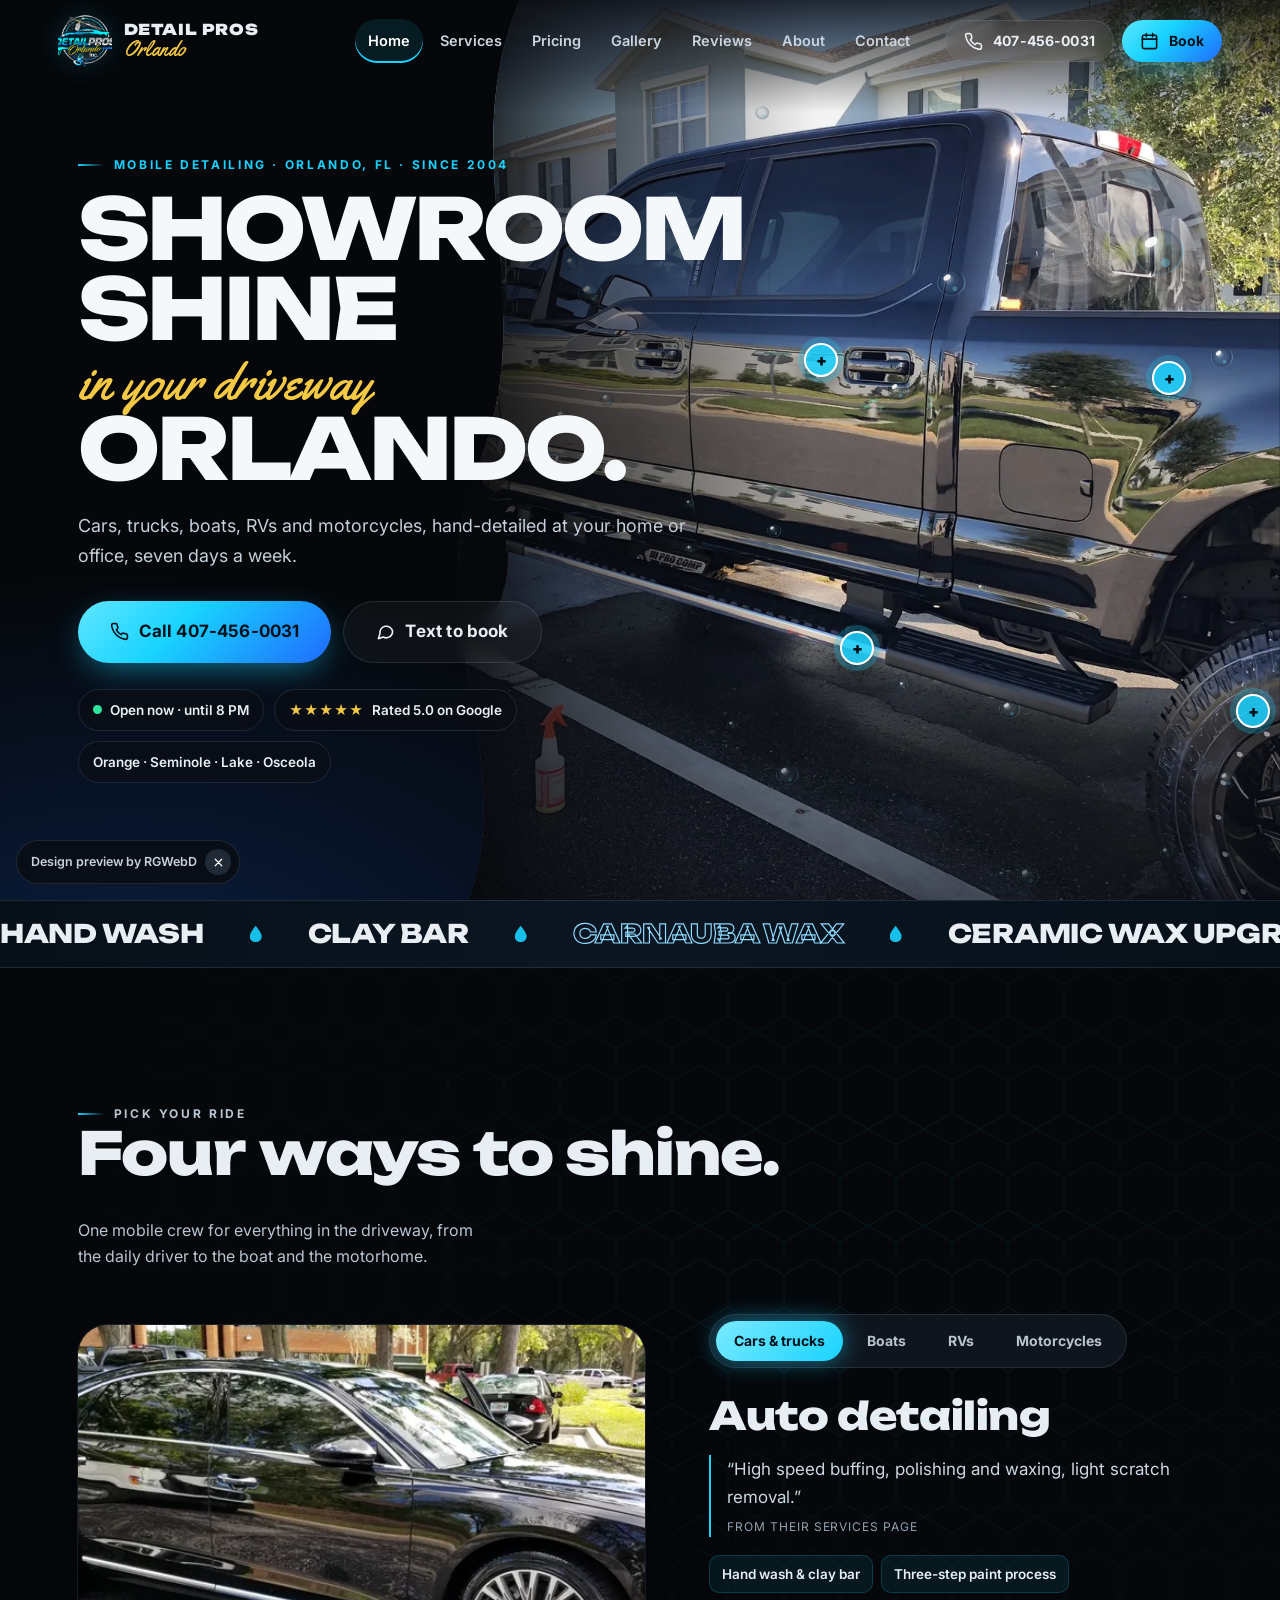
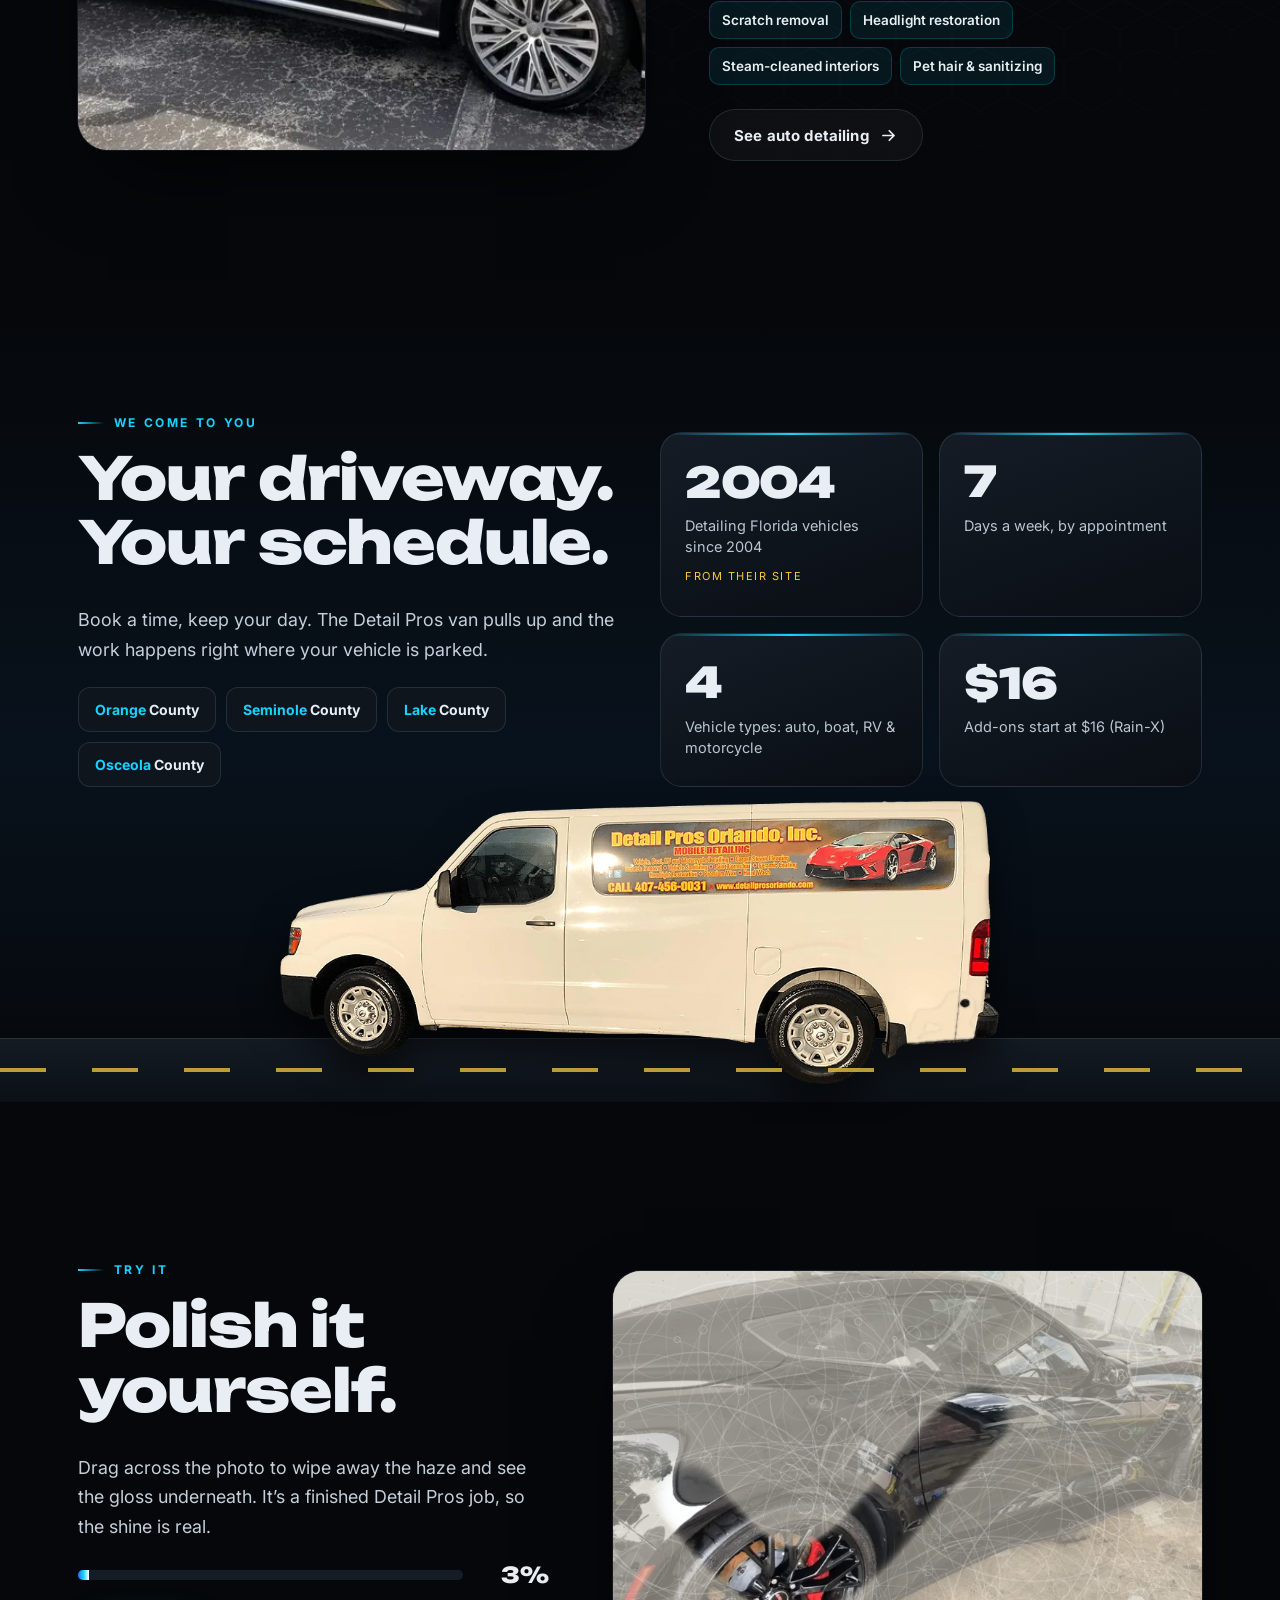
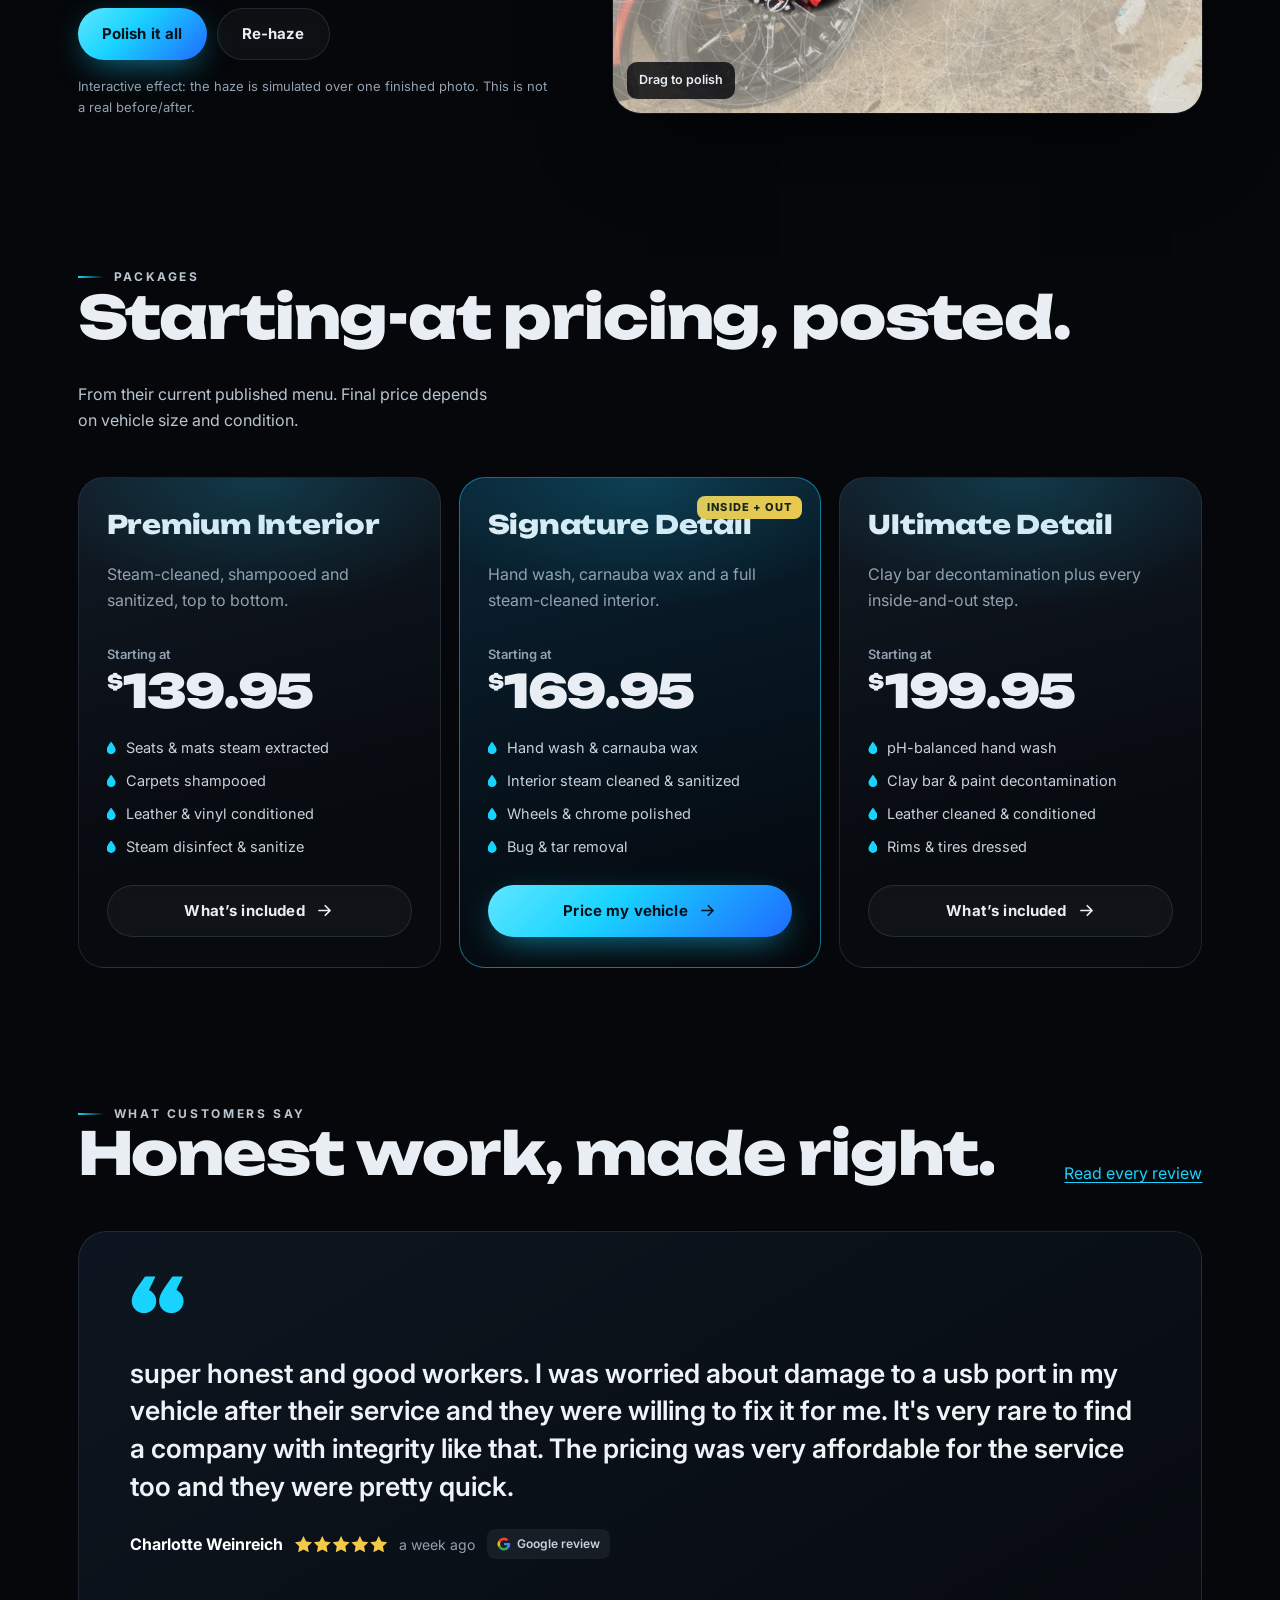
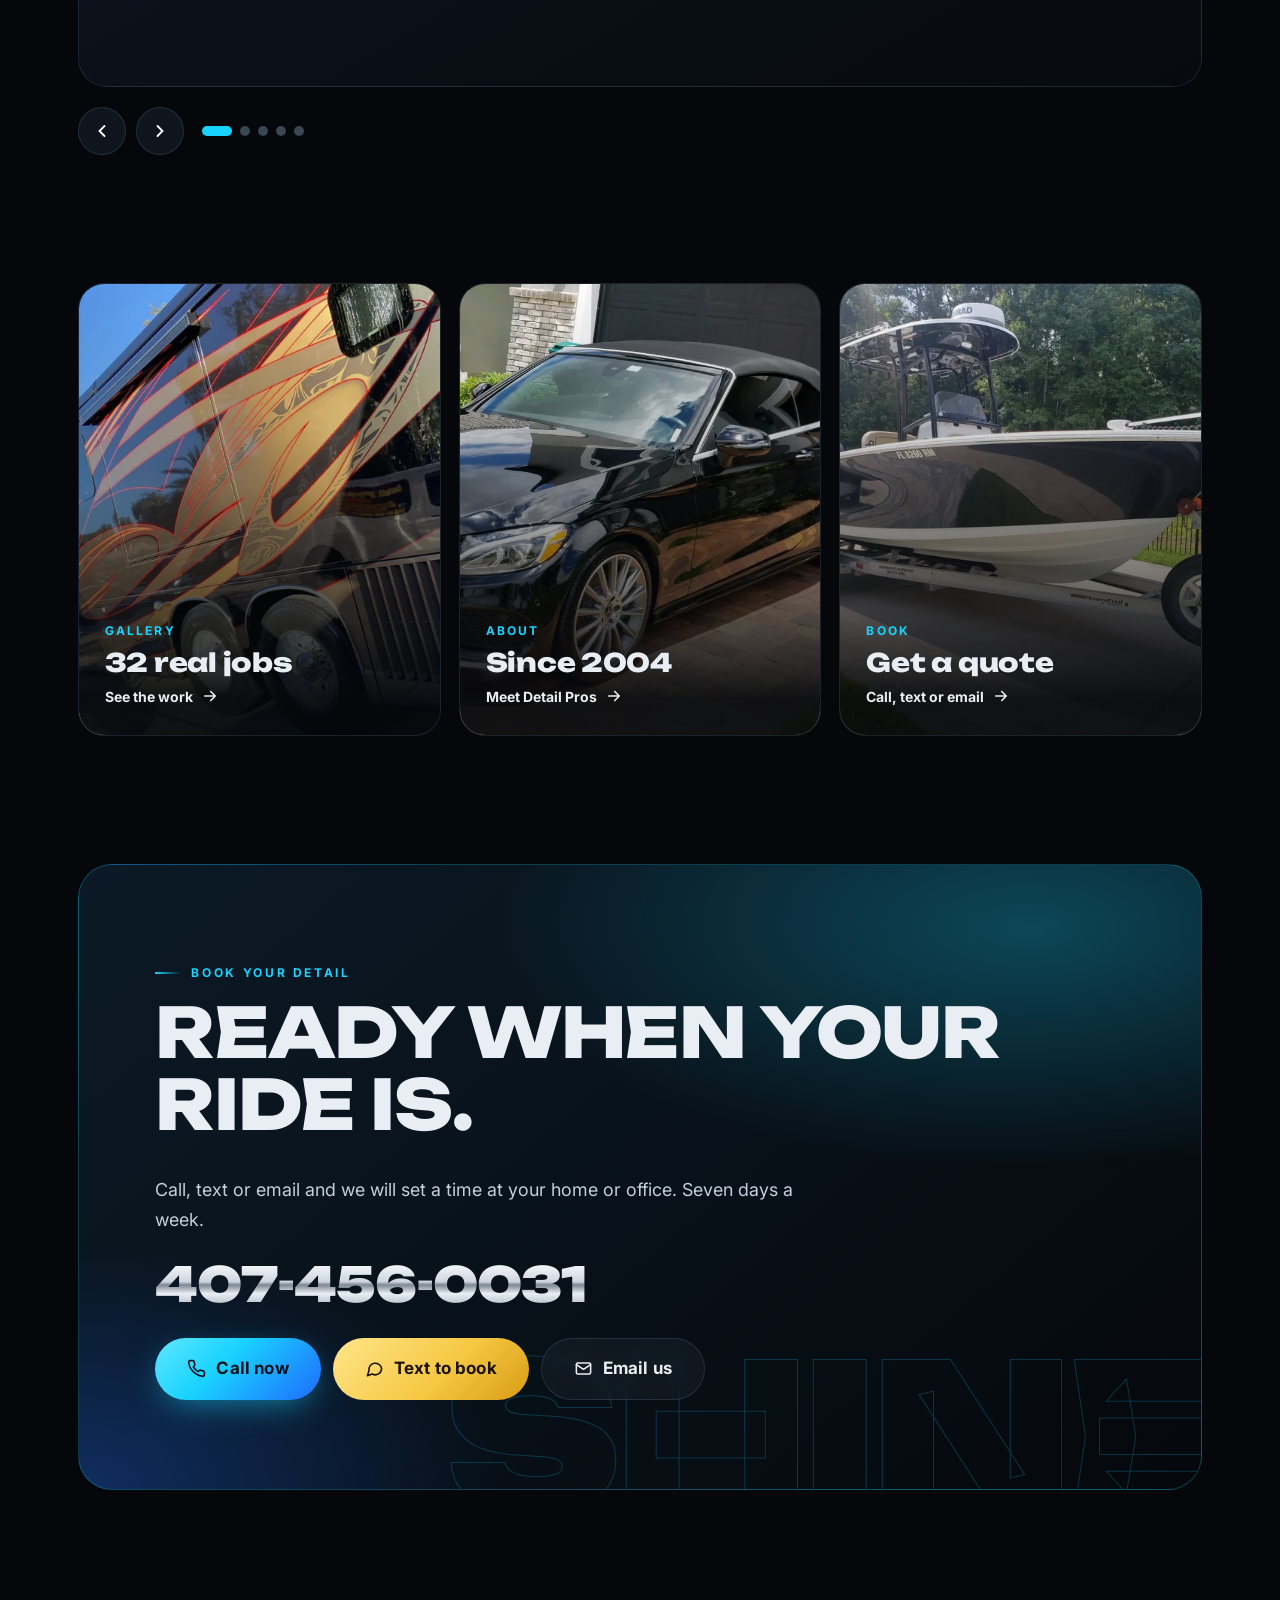
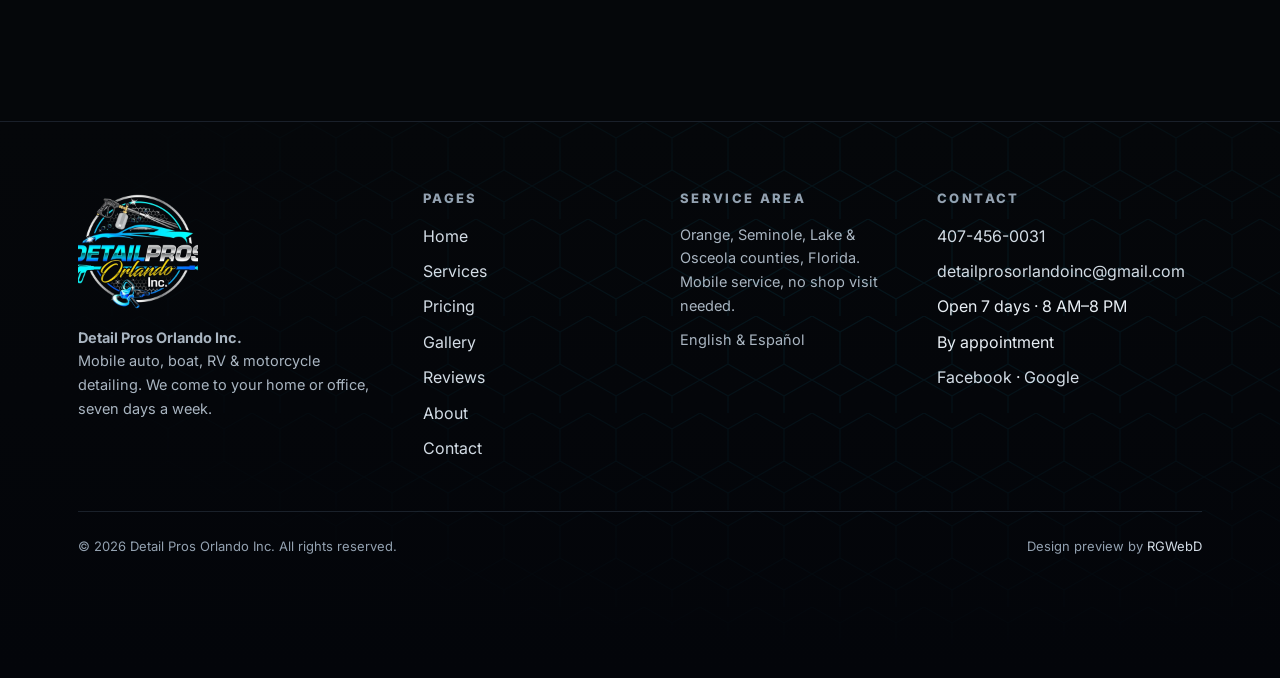
==== commit 79bfe5af: "Polish: hotspots clickable, bead layer, van shadow cleanup, copy fixes" ====
--- a/index.html
+++ b/index.html
@@ -8,7 +8,7 @@
 <nav class="nav" aria-label="Main"><a href="index.html" aria-current=page>Home</a><a href="services.html">Services</a><a href="pricing.html">Pricing</a><a href="gallery.html">Gallery</a><a href="reviews.html">Reviews</a><a href="about.html">About</a><a href="contact.html">Contact</a></nav><div class="ctas"><a class="btn sm gh" href="tel:+14074560031"><svg viewBox="0 0 24 24" fill="none" stroke="currentColor" stroke-width="2" stroke-linecap="round" stroke-linejoin="round" aria-hidden="true"><path d="M22 16.9v3a2 2 0 0 1-2.2 2 19.8 19.8 0 0 1-8.6-3.1 19.5 19.5 0 0 1-6-6A19.8 19.8 0 0 1 2.1 4.2 2 2 0 0 1 4.1 2h3a2 2 0 0 1 2 1.7c.1 1 .4 1.9.7 2.8a2 2 0 0 1-.5 2.1L8 9.9a16 16 0 0 0 6 6l1.3-1.3a2 2 0 0 1 2.1-.4c.9.3 1.8.6 2.8.7a2 2 0 0 1 1.7 2z"/></svg><span>407-456-0031</span></a><a class="btn sm pri" href="contact.html#quote"><svg viewBox="0 0 24 24" fill="none" stroke="currentColor" stroke-width="2" stroke-linecap="round" stroke-linejoin="round" aria-hidden="true"><rect x="3" y="4" width="18" height="17" rx="2"/><path d="M3 9h18M8 2v4M16 2v4"/></svg><span>Book</span></a></div>
 <button class="burger" aria-label="Menu" aria-expanded="false" aria-controls="mnav"><span></span><span></span><span></span></button></div></header>
 <div class="mnav" id="mnav"><a class="ml" href="index.html" aria-current=page>Home</a><a class="ml" href="services.html">Services</a><a class="ml" href="pricing.html">Pricing</a><a class="ml" href="gallery.html">Gallery</a><a class="ml" href="reviews.html">Reviews</a><a class="ml" href="about.html">About</a><a class="ml" href="contact.html">Contact</a><div class="ctas"><a class="btn mag pri" href="tel:+14074560031"><svg viewBox="0 0 24 24" fill="none" stroke="currentColor" stroke-width="2" stroke-linecap="round" stroke-linejoin="round" aria-hidden="true"><path d="M22 16.9v3a2 2 0 0 1-2.2 2 19.8 19.8 0 0 1-8.6-3.1 19.5 19.5 0 0 1-6-6A19.8 19.8 0 0 1 2.1 4.2 2 2 0 0 1 4.1 2h3a2 2 0 0 1 2 1.7c.1 1 .4 1.9.7 2.8a2 2 0 0 1-.5 2.1L8 9.9a16 16 0 0 0 6 6l1.3-1.3a2 2 0 0 1 2.1-.4c.9.3 1.8.6 2.8.7a2 2 0 0 1 1.7 2z"/></svg><span>Call 407-456-0031</span></a><a class="btn mag gh" href="sms:+14074560031?&body=Hi%20Detail%20Pros%21%20I%27d%20like%20to%20book%20a%20mobile%20detail.%20Vehicle%3A%20"><svg viewBox="0 0 24 24" fill="none" stroke="currentColor" stroke-width="2" stroke-linecap="round" stroke-linejoin="round" aria-hidden="true"><path d="M21 12a8 8 0 0 1-11.8 7L3 21l2-6.2A8 8 0 1 1 21 12z"/></svg><span>Text to book</span></a></div></div><main id="main"><div id="foam" aria-hidden="true"><div class="fm"></div><div class="fl"><img src="assets/brand/logo-360.webp" width="360" height="360" alt=""></div><div class="blade"></div></div>
-<svg width="0" height="0" style="position:absolute" aria-hidden="true"><clipPath id="wave" clipPathUnits="objectBoundingBox"><path d="M.1,0 C.02,.18 .13,.34 .05,.52 C-.02,.68 .1,.84 .04,1 L1,1 L1,0 Z"/></clipPath></svg><section class="hero"><div class="hero-ph"><div class="fit"><img src="assets/img/w19-1600.webp" srcset="assets/img/w19-800.webp 800w, assets/img/w19-1600.webp 1600w" sizes="(max-width:760px) 100vw, 66vw" width="1600" height="1200" alt="Black Ford F-250 with mirror-gloss paint reflecting the trees, the Detail Pros mobile setup parked behind it" fetchpriority="high" decoding="async" ><div class="hs" style="--x:47%;--y:40%"><button type="button" aria-expanded="false" aria-label="Mirror gloss">+</button><span class="lbl" role="tooltip"><b>Mirror gloss</b>That’s the neighborhood reflected in the doors.</span></div><div class="hs" style="--x:76%;--y:42%"><button type="button" aria-expanded="false" aria-label="Glass & trim">+</button><span class="lbl" role="tooltip"><b>Glass & trim</b>Windows streak-free, trim conditioned.</span></div><div class="hs" style="--x:50%;--y:72%"><button type="button" aria-expanded="false" aria-label="Running boards">+</button><span class="lbl" role="tooltip"><b>Running boards</b>Steps, rockers and jambs wiped down too.</span></div><div class="hs" style="--x:88%;--y:84%"><button type="button" aria-expanded="false" aria-label="Tires & wheels">+</button><span class="lbl" role="tooltip"><b>Tires & wheels</b>Wheels cleaned, tires dressed.</span></div></div></div><canvas class="beads" aria-hidden="true"></canvas>
+<svg width="0" height="0" style="position:absolute" aria-hidden="true"><clipPath id="wave" clipPathUnits="objectBoundingBox"><path d="M.1,0 C.02,.18 .13,.34 .05,.52 C-.02,.68 .1,.84 .04,1 L1,1 L1,0 Z"/></clipPath></svg><section class="hero"><div class="hero-ph"><div class="fit"><img src="assets/img/w19-1600.webp" srcset="assets/img/w19-800.webp 800w, assets/img/w19-1600.webp 1600w" sizes="(max-width:760px) 100vw, 66vw" width="1600" height="1200" alt="Black Ford F-250 with mirror-gloss paint reflecting the trees, the Detail Pros mobile setup parked behind it" fetchpriority="high" decoding="async" ><canvas class="beads" data-n="42" aria-hidden="true"></canvas></div><div class="fit pinsl"><div class="hs" style="--x:47%;--y:40%"><button type="button" aria-expanded="false" aria-label="Mirror gloss">+</button><span class="lbl" role="tooltip"><b>Mirror gloss</b>That’s the neighborhood reflected in the doors.</span></div><div class="hs" style="--x:76%;--y:42%"><button type="button" aria-expanded="false" aria-label="Glass & trim">+</button><span class="lbl" role="tooltip"><b>Glass & trim</b>Windows streak-free, trim conditioned.</span></div><div class="hs" style="--x:50%;--y:72%"><button type="button" aria-expanded="false" aria-label="Running boards">+</button><span class="lbl" role="tooltip"><b>Running boards</b>Steps, rockers and jambs wiped down too.</span></div><div class="hs" style="--x:83%;--y:79%"><button type="button" aria-expanded="false" aria-label="Tires & wheels">+</button><span class="lbl" role="tooltip"><b>Tires & wheels</b>Wheels cleaned, tires dressed.</span></div></div></div>
 <div class="hero-cp"><div><p class="eb">Mobile detailing · Orlando, FL · Since 2004</p>
 <h1><span class="sheen">Showroom shine</span><span class="scr">in your driveway</span><span class="sheen">Orlando.</span></h1>
 <p class="lead">Cars, trucks, boats, RVs and motorcycles, hand-detailed at your home or office, seven days a week.</p>
@@ -19,9 +19,9 @@
 <section class="sec"><div class="hex" aria-hidden="true"></div><div class="wrap"><div class="ttl"><div><p class="eb">Pick your ride</p><h2 class="split-t">Four ways to shine.</h2></div><p>One mobile crew for everything in the driveway, from the daily driver to the boat and the motorhome.</p></div>
 <div class="ride"><div class="ride-stage" data-r><img src="assets/img/w31-1600.webp" srcset="assets/img/w31-800.webp 800w, assets/img/w31-1600.webp 1600w" sizes="(max-width:1000px) 100vw, 55vw" width="1600" height="778" alt="Black Audi A8 sedan freshly detailed" loading="lazy" decoding="async" ><img src="assets/img/w08-1600.webp" srcset="assets/img/w08-800.webp 800w, assets/img/w08-1600.webp 1600w" sizes="(max-width:1000px) 100vw, 55vw" width="1600" height="1200" alt="Blue and black Yamaha wake boat on its trailer after a detail" loading="lazy" decoding="async" ><img src="assets/img/w23-1600.webp" srcset="assets/img/w23-800.webp 800w, assets/img/w23-1600.webp 1600w" sizes="(max-width:1000px) 100vw, 55vw" width="1600" height="1200" alt="Black Entegra luxury motorhome with a mirror finish" loading="lazy" decoding="async" ><img src="assets/img/w06-1600.webp" srcset="assets/img/w06-800.webp 800w, assets/img/w06-1600.webp 1600w" sizes="(max-width:1000px) 100vw, 55vw" width="1600" height="1200" alt="Candy red Harley-Davidson touring bike after a detail" loading="lazy" decoding="async" ></div><div><div class="ride-tabs" role="tablist" aria-label="Vehicle type"><span class="ride-ind" aria-hidden="true"></span><button role="tab" id="t-auto" aria-controls="p-auto" aria-selected="false" tabindex="-1">Cars & trucks</button><button role="tab" id="t-boat" aria-controls="p-boat" aria-selected="false" tabindex="-1">Boats</button><button role="tab" id="t-rv" aria-controls="p-rv" aria-selected="false" tabindex="-1">RVs</button><button role="tab" id="t-moto" aria-controls="p-moto" aria-selected="false" tabindex="-1">Motorcycles</button></div><div class="ride-pn" role="tabpanel" id="p-auto" aria-labelledby="t-auto" tabindex="0"><h3>Auto detailing</h3><blockquote>“High speed buffing, polishing and waxing, light scratch removal.”<cite>From their services page</cite></blockquote><ul class="tags"><li>Hand wash &amp; clay bar</li><li>Three-step paint process</li><li>Scratch removal</li><li>Headlight restoration</li><li>Steam-cleaned interiors</li><li>Pet hair &amp; sanitizing</li></ul><a class="btn gh" href="services.html#auto"><span>See auto detailing</span><svg viewBox="0 0 24 24" fill="none" stroke="currentColor" stroke-width="2.2" stroke-linecap="round" stroke-linejoin="round" aria-hidden="true"><path d="M5 12h14M13 6l6 6-6 6"/></svg></a></div><div class="ride-pn" role="tabpanel" id="p-boat" aria-labelledby="t-boat" tabindex="0" hidden><h3>Boat detailing</h3><blockquote>“High speed buffing, polishing, waxing engine cleaning, and vinyl cleaning.”<cite>From their services page</cite></blockquote><ul class="tags"><li>Hull buffing &amp; polishing</li><li>Wax</li><li>Engine cleaning</li><li>Vinyl cleaning</li></ul><a class="btn gh" href="services.html#boat"><span>See boat detailing</span><svg viewBox="0 0 24 24" fill="none" stroke="currentColor" stroke-width="2.2" stroke-linecap="round" stroke-linejoin="round" aria-hidden="true"><path d="M5 12h14M13 6l6 6-6 6"/></svg></a></div><div class="ride-pn" role="tabpanel" id="p-rv" aria-labelledby="t-rv" tabindex="0" hidden><h3>RV detailing</h3><blockquote>“Keep your RV, Mobile Home, 5th Wheel and Travel Trailer looking fantastic.”<cite>From their services page</cite></blockquote><ul class="tags"><li>Motorhomes</li><li>5th wheels</li><li>Travel trailers</li><li>Mobile homes</li></ul><a class="btn gh" href="services.html#rv"><span>See rv detailing</span><svg viewBox="0 0 24 24" fill="none" stroke="currentColor" stroke-width="2.2" stroke-linecap="round" stroke-linejoin="round" aria-hidden="true"><path d="M5 12h14M13 6l6 6-6 6"/></svg></a></div><div class="ride-pn" role="tabpanel" id="p-moto" aria-labelledby="t-moto" tabindex="0" hidden><h3>Motorcycle detailing</h3><blockquote>“Experience in detailing Harley&#x27;s, Victory, Sport Bikes, and customs bikes.”<cite>From their services page</cite></blockquote><ul class="tags"><li>Harley-Davidson</li><li>Victory</li><li>Sport bikes</li><li>Custom bikes</li></ul><a class="btn gh" href="services.html#moto"><span>See motorcycle detailing</span><svg viewBox="0 0 24 24" fill="none" stroke="currentColor" stroke-width="2.2" stroke-linecap="round" stroke-linejoin="round" aria-hidden="true"><path d="M5 12h14M13 6l6 6-6 6"/></svg></a></div></div></div></div></section>
 
-<section class="vanb"><div class="wrap"><div><p class="eb">We come to you</p><h2 class="split-t">Home, office or marina-side driveway.</h2><p class="lead">Book a time, keep your day. The Detail Pros van pulls up and the work happens right where your vehicle is parked.</p>
+<section class="vanb"><div class="wrap"><div><p class="eb">We come to you</p><h2 class="split-t">Your driveway. Your schedule.</h2><p class="lead">Book a time, keep your day. The Detail Pros van pulls up and the work happens right where your vehicle is parked.</p>
 <div class="cnty"><span><b>Orange</b> County</span><span><b>Seminole</b> County</span><span><b>Lake</b> County</span><span><b>Osceola</b> County</span></div></div>
-<div class="stats" style="grid-template-columns:1fr 1fr"><div class="stat" data-r><div class="odo" data-v="2004"></div><p>Detailing Florida vehicles since 2004</p><small>From their site</small></div><div class="stat" data-r style="--d:.1s"><div class="odo" data-v="7"></div><p>Days a week, by appointment</p></div><div class="stat" data-r style="--d:.2s"><div class="odo" data-v="4"></div><p>Vehicle types: auto, boat, RV & motorcycle</p></div><div class="stat" data-r style="--d:.3s"><div class="odo" data-v="$16"></div><p>Add-ons start at $16 (Rain-X)</p></div></div></div>
+<div class="stats" style="grid-template-columns:1fr 1fr"><div class="stat" data-r><div class="odo" data-v="2004"></div><p>Detailing Florida vehicles since 2004</p><small>From their site</small></div><div class="stat" data-r style="--d:.1s"><div class="odo" data-v="7"></div><p>Days a week, by appointment</p></div><div class="stat" data-r style="--d:.2s"><div class="odo" data-v="4"></div><p>Vehicle types: auto, boat, RV & motorcycle</p></div><div class="stat" data-r style="--d:.3s"><div class="bigv">$16</div><p>Add-ons start at $16 (Rain-X)</p></div></div></div>
 <div class="vroad" aria-hidden="true"><div class="van"><div class="spray"></div><img src="assets/img/van-1000.webp" width="1000" height="400" alt="" loading="lazy"></div></div></section>
 
 <section class="sec"><div class="wrap pol"><div><p class="eb">Try it</p><h2 class="split-t">Polish it yourself.</h2><p class="lead">Drag across the photo to wipe away the haze and see the gloss underneath. It’s a finished Detail Pros job, so the shine is real.</p>
@@ -38,7 +38,7 @@
 <div class="rvw-nav"><button class="ar pv" type="button" aria-label="Previous review"><svg viewBox="0 0 24 24" fill="none" stroke="currentColor" stroke-width="2.2" stroke-linecap="round" aria-hidden="true"><path d="M15 6l-6 6 6 6"/></svg></button><button class="ar nx" type="button" aria-label="Next review"><svg viewBox="0 0 24 24" fill="none" stroke="currentColor" stroke-width="2.2" stroke-linecap="round" aria-hidden="true"><path d="M9 6l6 6-6 6"/></svg></button><div class="rvw-dots"></div></div></div></div></section>
 
 <section class="sec" style="padding-top:0"><div class="wrap"><div class="tz">
-<a class="tzc" href="gallery.html" data-r><img src="assets/img/w24-1600.webp" srcset="assets/img/w24-800.webp 800w, assets/img/w24-1600.webp 1600w" sizes="(max-width:760px) 100vw, 33vw" width="1600" height="1200" alt="Copper and black swoosh graphics on a motorhome, freshly polished" loading="lazy" decoding="async" ><div class="tx"><small>Gallery</small><h3>30 real jobs</h3><span>See the work <svg viewBox="0 0 24 24" fill="none" stroke="currentColor" stroke-width="2.2" stroke-linecap="round" stroke-linejoin="round" aria-hidden="true"><path d="M5 12h14M13 6l6 6-6 6"/></svg></span></div></a>
+<a class="tzc" href="gallery.html" data-r><img src="assets/img/w24-1600.webp" srcset="assets/img/w24-800.webp 800w, assets/img/w24-1600.webp 1600w" sizes="(max-width:760px) 100vw, 33vw" width="1600" height="1200" alt="Copper and black swoosh graphics on a motorhome, freshly polished" loading="lazy" decoding="async" ><div class="tx"><small>Gallery</small><h3>32 real jobs</h3><span>See the work <svg viewBox="0 0 24 24" fill="none" stroke="currentColor" stroke-width="2.2" stroke-linecap="round" stroke-linejoin="round" aria-hidden="true"><path d="M5 12h14M13 6l6 6-6 6"/></svg></span></div></a>
 <a class="tzc" href="about.html" data-r style="--d:.1s"><img src="assets/img/w18-1600.webp" srcset="assets/img/w18-800.webp 800w, assets/img/w18-1600.webp 1113w" sizes="(max-width:760px) 100vw, 33vw" width="1113" height="1035" alt="Black Mercedes-Benz convertible gleaming on a paver driveway" loading="lazy" decoding="async" ><div class="tx"><small>About</small><h3>Since 2004</h3><span>Meet Detail Pros <svg viewBox="0 0 24 24" fill="none" stroke="currentColor" stroke-width="2.2" stroke-linecap="round" stroke-linejoin="round" aria-hidden="true"><path d="M5 12h14M13 6l6 6-6 6"/></svg></span></div></a>
 <a class="tzc" href="contact.html" data-r style="--d:.2s"><img src="assets/img/w14-1600.webp" srcset="assets/img/w14-800.webp 800w, assets/img/w14-1600.webp 1008w" sizes="(max-width:760px) 100vw, 33vw" width="1008" height="756" alt="Center-console fishing boat with a glossy black and white hull" loading="lazy" decoding="async" ><div class="tx"><small>Book</small><h3>Get a quote</h3><span>Call, text or email <svg viewBox="0 0 24 24" fill="none" stroke="currentColor" stroke-width="2.2" stroke-linecap="round" stroke-linejoin="round" aria-hidden="true"><path d="M5 12h14M13 6l6 6-6 6"/></svg></span></div></a></div></div></section>
 <section class="sec" style="padding-top:0"><div class="wrap"><div class="cta" data-r="zoom"><canvas class="beads" data-n="55" aria-hidden="true"></canvas><span class="ghost" aria-hidden="true">SHINE</span>
--- a/assets/styles.css
+++ b/assets/styles.css
@@ -5,7 +5,7 @@
 [hidden]{display:none!important}
 html{scroll-behavior:smooth;-webkit-text-size-adjust:100%}
 body{margin:0;background:var(--ink);color:var(--tx);font:16px/1.65 var(--fb);overflow-x:hidden}
-img{max-width:100%;display:block}
+img{max-width:100%;height:auto;display:block}
 a{color:inherit}
 p a:not(.btn),.lk{color:var(--cyan);text-underline-offset:3px}
 h1,h2,h3,h4{font-family:var(--fd);font-weight:800;line-height:1.04;letter-spacing:-.02em;margin:0 0 .5em}
@@ -44,6 +44,8 @@
 .prog{position:fixed;left:0;top:0;height:3px;width:100%;z-index:120;background:linear-gradient(90deg,var(--blue),var(--cyan),#fff);transform-origin:0 50%;transform:scaleX(0)}
 /* header */
 .hdr{position:fixed;inset:0 0 auto;z-index:100;transition:background .3s,box-shadow .3s,transform .3s}
+.hdr::before{content:"";position:absolute;inset:0 0 -30px;background:linear-gradient(180deg,rgba(5,7,10,.82),rgba(5,7,10,.4) 60%,transparent);pointer-events:none;z-index:-1;transition:opacity .3s}
+.hdr.sc::before{opacity:0}
 .hdr.sc{background:rgba(5,7,10,.72);backdrop-filter:blur(16px) saturate(1.4);box-shadow:0 1px 0 var(--line)}
 .hdr-in{max-width:1400px;margin:0 auto;display:flex;align-items:center;gap:22px;padding:14px var(--pad)}
 .brand{display:flex;align-items:center;gap:12px;text-decoration:none;flex:none}
@@ -86,12 +88,15 @@
 .hero{min-height:100svh;display:grid;align-items:center;overflow:hidden;isolation:isolate;background:radial-gradient(1200px 700px at 10% 110%,rgba(31,107,255,.22),transparent 60%),var(--ink)}
 .hero-ph{position:absolute;inset:0 0 0 34%;container-type:size;overflow:hidden;z-index:-2;clip-path:url(#wave)}
 .hero-ph .fit{position:absolute;left:50%;top:50%;width:max(100cqw,133.34cqh);aspect-ratio:4/3;transform:translate(-50%,-50%)}
+.hero-ph .fit{z-index:0}.hero-ph .pinsl{z-index:2;pointer-events:none}.hero-ph .pinsl .hs{pointer-events:auto}
+.hero-ph::after{z-index:1}
 .hero-ph .fit img{width:100%;height:100%;object-fit:cover;animation:kb 22s ease-in-out infinite alternate;transform-origin:60% 50%}
 @keyframes kb{to{transform:scale(1.08) translate(-1.5%,-1%)}}
 .hero-ph::after{content:"";position:absolute;inset:0;background:linear-gradient(90deg,var(--ink) 0%,rgba(5,7,10,.55) 18%,rgba(5,7,10,.05) 45%,transparent 70%),linear-gradient(0deg,rgba(5,7,10,.65),transparent 30%);pointer-events:none}
-canvas.beads{position:absolute;inset:0;width:100%;height:100%;z-index:-1;pointer-events:none}
+canvas.beads{position:absolute;inset:0;width:100%;height:100%;z-index:2;pointer-events:none}
+.cta canvas.beads{z-index:-1}
 .hero-cp{position:relative;max-width:var(--max);margin:0 auto;padding:120px var(--pad) 90px;width:100%}
-.hero-cp>div{max-width:660px}
+.hero-cp{pointer-events:none}.hero-cp>div{max-width:660px;pointer-events:auto}
 .hero h1{font-size:clamp(44px,6.6vw,104px);line-height:.95;letter-spacing:-.035em;margin-bottom:22px;text-transform:uppercase}
 .hero h1 .scr{display:block;font-size:.62em;line-height:1;margin:.12em 0 .02em;text-transform:none;letter-spacing:0}
 .hero .ctas{display:flex;flex-wrap:wrap;gap:12px;margin:30px 0 26px}
@@ -143,7 +148,7 @@
 .vroad::after{content:"";position:absolute;left:0;right:0;bottom:52px;height:4px;background:repeating-linear-gradient(90deg,var(--gold) 0 46px,transparent 46px 92px);opacity:.75;animation:dash 1.2s linear infinite;animation-play-state:paused}
 .vanb.go .vroad::after{animation-play-state:running}
 @keyframes dash{to{background-position:-92px 0}}
-.van{position:absolute;bottom:40px;left:50%;width:min(620px,70vw);transform:translateX(-160vw);transition:transform 2.4s cubic-bezier(.15,.75,.25,1)}
+.van{position:absolute;bottom:40px;left:50%;width:min(720px,72vw);transform:translateX(-160vw);transition:transform 2.4s cubic-bezier(.15,.75,.25,1)}
 .vanb.in .van{transform:translateX(-50%)}
 .van img{width:100%;height:auto;filter:drop-shadow(0 18px 18px rgba(0,0,0,.6))}
 .van .spray{position:absolute;left:-6%;bottom:12%;width:30%;height:60%;pointer-events:none}
@@ -169,9 +174,11 @@
 .stats{display:grid;grid-template-columns:repeat(4,1fr);gap:16px}
 .stat{padding:28px 24px;border-radius:var(--r);background:linear-gradient(160deg,var(--panel2),var(--ink2));border:1px solid var(--line);position:relative;overflow:hidden}
 .stat::before{content:"";position:absolute;inset:0 0 auto;height:2px;background:linear-gradient(90deg,transparent,var(--cyan),transparent)}
-.odo{display:flex;font:900 clamp(40px,4.6vw,64px)/1 var(--fd);letter-spacing:-.03em;height:1em;overflow:hidden}
+.odo{font-variant-numeric:tabular-nums;display:flex;font:900 clamp(40px,4.6vw,64px)/1 var(--fd);letter-spacing:-.03em;height:1em;overflow:hidden}
 .odo .col{display:flex;flex-direction:column;transition:transform 1.8s cubic-bezier(.2,.8,.15,1)}
-.odo .col span{height:1em;line-height:1em}
+.odo .col span{height:1em;line-height:1em;text-align:center}
+.vanb .odo,.vanb .bigv{font-size:clamp(34px,3.3vw,50px)}
+.bigv{font:900 clamp(40px,4.6vw,64px)/1 var(--fd);letter-spacing:-.03em}
 .odo .fx{line-height:1em}
 .stat p{margin:12px 0 0;color:#b9c5d0;font-size:14.5px;line-height:1.45}
 .stat small{display:inline-block;margin-top:10px;font-size:11px;letter-spacing:.14em;text-transform:uppercase;color:var(--gold)}
@@ -194,7 +201,7 @@
 .rvw{position:relative}
 .rvw-vp{overflow:hidden;border-radius:28px}
 .rvw-tr{display:flex;transition:transform .7s cubic-bezier(.6,0,.2,1)}
-.rvw-s{flex:0 0 100%;min-width:0;padding:clamp(28px,4vw,56px);background:linear-gradient(150deg,#0d1620,#070a0f);border:1px solid var(--line);border-radius:28px}
+.rvw-s{margin:0;flex:0 0 100%;min-width:0;padding:clamp(28px,4vw,56px);background:linear-gradient(150deg,#0d1620,#070a0f);border:1px solid var(--line);border-radius:28px}
 .rvw-s q{display:block;font:600 clamp(19px,2.1vw,28px)/1.4 var(--fb);quotes:"“" "”";color:#eef3f7}
 .rvw-s q::before{content:"“";display:block;font:900 90px/0.6 var(--fd);color:var(--cyan);margin-bottom:18px}
 .rvw-s q::after{content:none}
@@ -233,7 +240,7 @@
 .ph{padding:clamp(120px,14vw,170px) 0 clamp(40px,6vw,70px);overflow:hidden}
 .ph .wrap{display:grid;grid-template-columns:1.05fr 1fr;gap:clamp(28px,5vw,70px);align-items:center}
 .ph .wrap>*{min-width:0}
-.ph h1{font-size:clamp(40px,5.8vw,86px);text-transform:uppercase;letter-spacing:-.035em;line-height:.96}
+.ph h1{font-size:clamp(34px,4.9vw,74px);text-transform:uppercase;letter-spacing:-.035em;line-height:.96}
 .crumbs{display:flex;gap:8px;font-size:13px;color:var(--mu);margin-bottom:18px;list-style:none;padding:0}
 .crumbs li+li::before{content:"/";margin-right:8px;opacity:.5}
 .crumbs a{text-decoration:none}
